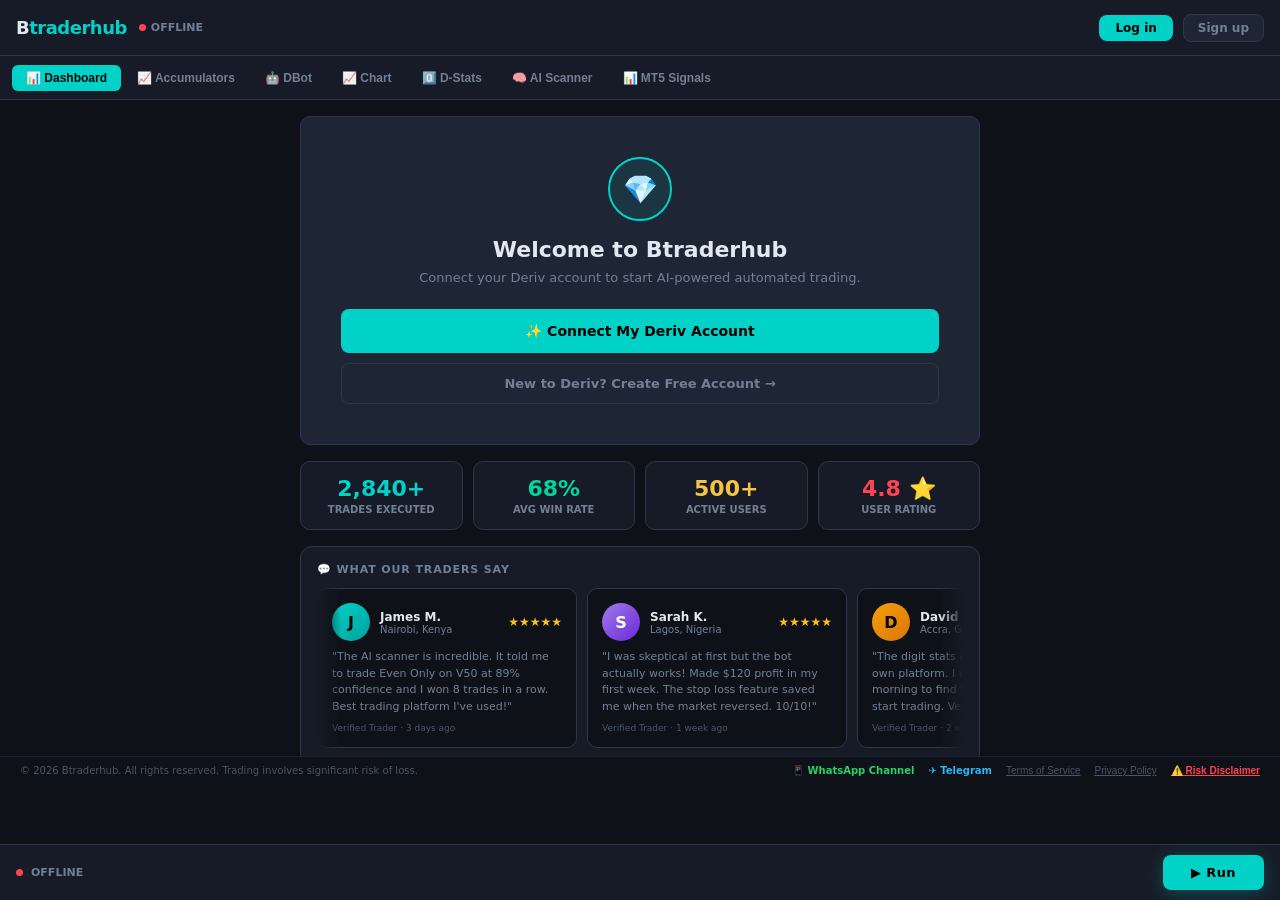
==== index.html @ f9b23290 "Add contact section with community links in footer Added contact and community section with WhatsApp" ====
<!DOCTYPE html>
<html lang="en">
<head>
    <meta charset="UTF-8">
    <meta name="viewport" content="width=device-width, initial-scale=1.0">
    <title>Btraderhub | Smart Trading Platform</title>

    <!-- Google Analytics -->
    <script async src="https://www.googletagmanager.com/gtag/js?id=G-TRSEK0KK4P"></script>
    <script>
        window.dataLayer = window.dataLayer || [];
        function gtag(){dataLayer.push(arguments);}
        gtag('js', new Date());
        gtag('config', 'G-TRSEK0KK4P');
    </script>

    <!-- SEO Meta Tags -->
    <meta name="description" content="Btraderhub — AI-powered automated trading platform built on Deriv. Real-time digit stats, AI scanner, automated bots, 68% avg win rate. Connect your Deriv account and start trading smarter.">
    <meta name="keywords" content="Deriv trading bot, automated trading, AI trading, digit stats, Deriv third party, trading platform, volatility indices bot">
    <meta name="author" content="Btraderhub">
    <meta name="robots" content="index, follow">

    <!-- Favicon — shows logo in browser tab and Google results -->
    <link rel="icon" type="image/png" href="logo.png">
    <link rel="apple-touch-icon" href="logo.png">
    <link rel="shortcut icon" href="logo.png">

    <!-- Open Graph — for WhatsApp, Facebook, Twitter previews -->
    <meta property="og:title" content="Btraderhub | Smart AI Trading Platform">
    <meta property="og:description" content="AI-powered automated trading on Deriv. Real-time signals, digit stats, automated bots. Start trading smarter today.">
    <meta property="og:image" content="https://btraderhub.com/logo.png">
    <meta property="og:url" content="https://btraderhub.com">
    <meta property="og:type" content="website">
    <meta property="og:site_name" content="Btraderhub">

    <!-- Twitter Card -->
    <meta name="twitter:card" content="summary">
    <meta name="twitter:title" content="Btraderhub | Smart AI Trading Platform">
    <meta name="twitter:description" content="AI-powered automated trading on Deriv. Real-time signals, digit stats, automated bots.">
    <meta name="twitter:image" content="https://btraderhub.com/logo.png">

    <!-- Canonical URL -->
    <link rel="canonical" href="https://btraderhub.com">

    <style>
/* ============================================================
   BTRADERHUB — Clean Dark Theme (Deriv-inspired)
   ============================================================ */
*,*::before,*::after{box-sizing:border-box;margin:0;padding:0;}
::-webkit-scrollbar{width:4px;height:4px;}
::-webkit-scrollbar-track{background:#1a1f2e;}
::-webkit-scrollbar-thumb{background:#2d3748;border-radius:2px;}
::-webkit-scrollbar-thumb:hover{background:#4a5568;}
:root{
    --bg:#0e1118;
    --bg2:#161b27;
    --bg3:#1e2534;
    --card:#1e2534;
    --border:#2d3748;
    --text:#e2e8f0;
    --muted:#718096;
    --dim:#4a5568;
    --pink:#ff444f;
    --teal:#00d2c8;
    --green:#00d79e;
    --red:#ff444f;
    --amber:#f6c343;
    --blue:#4299e1;
    --purple:#9f7aea;
}
body{font-family:'Inter',system-ui,sans-serif;background:var(--bg);color:var(--text);height:100vh;overflow:hidden;display:flex;flex-direction:column;user-select:none;padding-bottom:0;}
::selection{background:#ff444f33;color:#fff;}

/* ── Header ── */
header{height:56px;background:var(--bg2);border-bottom:1px solid var(--border);display:flex;align-items:center;justify-content:space-between;padding:0 16px;flex-shrink:0;}
.logo{font-size:18px;font-weight:900;letter-spacing:-.5px;}
.logo span{color:var(--teal);}
.header-right{display:flex;align-items:center;gap:10px;}
.balance-badge{background:var(--bg3);border:1px solid var(--border);border-radius:8px;padding:5px 12px;font-size:12px;font-weight:700;color:var(--teal);display:flex;align-items:center;gap:6px;}
.status-dot{width:7px;height:7px;border-radius:50%;background:var(--red);flex-shrink:0;}
.status-dot.live{background:var(--green);}

/* ── Nav ── */
nav{height:44px;background:var(--bg2);border-bottom:1px solid var(--border);display:flex;align-items:center;padding:0 12px;gap:2px;flex-shrink:0;overflow-x:auto;}
.tab-btn{padding:6px 14px;border-radius:6px;font-size:12px;font-weight:600;white-space:nowrap;color:var(--muted);cursor:pointer;border:none;background:transparent;transition:all .15s;}
.tab-btn:hover{background:var(--bg3);color:var(--text);}
.tab-btn.active{background:var(--teal);color:#000;font-weight:700;}

/* ── Main ── */
main{flex:1;overflow:hidden;position:relative;}
.tab-pane{display:none;height:100%;width:100%;overflow:hidden;}
.tab-pane.active{display:flex;}
.tab-pane.scroll{display:none;}
.tab-pane.scroll.active{display:block;overflow-y:auto;height:100%;}

/* ── Inputs/Select ── */
input,select{background:var(--bg);border:1px solid var(--border);color:var(--text);border-radius:6px;padding:7px 10px;font-size:12px;outline:none;font-family:inherit;width:100%;transition:border-color .15s;}
input:focus,select:focus{border-color:var(--teal);}
select option{background:var(--bg2);}
input::placeholder{color:var(--dim);}

/* ── Buttons ── */
.btn{border:none;border-radius:8px;font-weight:700;cursor:pointer;transition:all .15s;display:inline-flex;align-items:center;justify-content:center;gap:6px;font-family:inherit;}
.btn-teal{background:var(--teal);color:#000;}
.btn-teal:hover{opacity:.9;transform:translateY(-1px);}
.btn-red{background:var(--red);color:#fff;}
.btn-red:hover{opacity:.9;}
.btn-green{background:var(--green);color:#000;}
.btn-green:hover{opacity:.9;}
.btn-ghost{background:var(--bg3);color:var(--muted);border:1px solid var(--border);}
.btn-ghost:hover{color:var(--text);border-color:var(--teal);}
.btn-amber{background:var(--amber);color:#000;}
.btn-run{background:var(--teal);color:#000;font-size:14px;font-weight:900;padding:14px 32px;border-radius:8px;letter-spacing:.03em;box-shadow:0 4px 20px #00d2c844;}
.btn-run:hover{opacity:.9;transform:translateY(-1px);}
.btn-stop{background:var(--red);color:#fff;font-size:14px;font-weight:900;padding:14px 32px;border-radius:8px;}

/* ── Cards ── */
.card{background:var(--card);border:1px solid var(--border);border-radius:10px;}
.card-sm{background:var(--bg2);border:1px solid var(--border);border-radius:8px;}

/* ── Badge ── */
.badge{display:inline-flex;align-items:center;padding:2px 8px;border-radius:20px;font-size:10px;font-weight:700;}
.badge-green{background:#00d79e18;color:var(--green);border:1px solid #00d79e33;}
.badge-red{background:#ff444f18;color:var(--red);border:1px solid #ff444f33;}
.badge-amber{background:#f6c34318;color:var(--amber);border:1px solid #f6c34333;}
.badge-teal{background:#00d2c818;color:var(--teal);border:1px solid #00d2c833;}
.badge-purple{background:#9f7aea18;color:var(--purple);border:1px solid #9f7aea33;}
.badge-blue{background:#4299e118;color:var(--blue);border:1px solid #4299e133;}

/* ── Separator ── */
.sep{border:none;border-top:1px solid var(--border);}

/* ── Sidebar ── */
.sidebar{width:240px;flex-shrink:0;background:var(--bg2);border-right:1px solid var(--border);display:flex;flex-direction:column;overflow:hidden;}
.sidebar-right{width:280px;flex-shrink:0;background:var(--bg2);border-left:1px solid var(--border);display:flex;flex-direction:column;overflow:hidden;}

/* ── Section header ── */
.sec-head{font-size:10px;font-weight:700;color:var(--muted);text-transform:uppercase;letter-spacing:.08em;padding:10px 14px 6px;}

/* ── Bot bar ── */
#bot-bar{position:fixed;bottom:0;left:0;right:0;z-index:999;background:var(--bg2);border-top:1px solid var(--border);padding:10px 16px;display:flex;align-items:center;gap:12px;}
body{padding-bottom:60px;}

/* ── D-Circles ── */
.d-circle{width:66px;height:66px;border-radius:50%;display:flex;flex-direction:column;align-items:center;justify-content:center;cursor:pointer;border:2px solid var(--border);background:var(--bg3);transition:all .2s;user-select:none;}
.d-circle:hover{transform:scale(1.08);}
.d-circle.r0{background:linear-gradient(135deg,#00d79e,#00a07a);border-color:#00d79e;color:#000;}
.d-circle.r1{background:linear-gradient(135deg,#00d2c8,#008a84);border-color:#00d2c8;color:#000;}
.d-circle.r8{background:linear-gradient(135deg,#f6c343,#c49a00);border-color:#f6c343;color:#000;}
.d-circle.r9{background:linear-gradient(135deg,#ff444f,#c0001a);border-color:#ff444f;color:#fff;}
.d-circle.pred{box-shadow:0 0 0 3px var(--teal),0 0 16px #00d2c844;}

/* ── Transaction rows (like screenshot) ── */
.tx-row{display:flex;align-items:center;padding:12px 16px;border-bottom:1px solid var(--border);gap:12px;font-size:12px;transition:background .15s;}
.tx-row:hover{background:var(--bg3);}
.tx-type-icon{width:44px;height:44px;border-radius:8px;background:var(--bg3);display:flex;align-items:center;justify-content:center;flex-shrink:0;font-size:18px;}
.tx-spots{flex:1;}
.tx-entry{display:flex;align-items:center;gap:6px;margin-bottom:4px;}
.tx-exit{display:flex;align-items:center;gap:6px;}
.spot-dot{width:8px;height:8px;border-radius:50%;flex-shrink:0;}
.spot-dot.entry{background:var(--red);}
.spot-dot.exit{background:transparent;border:2px solid var(--muted);}
.tx-price{color:var(--text);font-family:monospace;font-weight:600;}
.tx-pnl{text-align:right;}
.tx-stake{color:var(--muted);font-size:11px;}
.tx-profit{color:var(--green);font-weight:700;font-size:13px;}
.tx-profit.loss{color:var(--red);}

/* ── Summary bottom bar (like screenshot) ── */
.summary-bar{background:var(--bg2);border-top:1px solid var(--border);padding:14px 16px;display:grid;grid-template-columns:1fr 1fr 1fr;gap:12px;flex-shrink:0;}
.summary-item{text-align:center;}
.summary-label{font-size:10px;color:var(--muted);margin-bottom:4px;font-weight:600;text-transform:uppercase;}
.summary-value{font-size:15px;font-weight:900;}

/* ── Panel tabs (Summary/Transactions/Journal) ── */
.panel-tabs{display:flex;border-bottom:1px solid var(--border);flex-shrink:0;}
.panel-tab{flex:1;padding:10px;text-align:center;font-size:12px;font-weight:600;color:var(--muted);cursor:pointer;border:none;background:transparent;border-bottom:2px solid transparent;transition:all .15s;}
.panel-tab.active{color:var(--teal);border-bottom-color:var(--teal);}

/* ── AI Scanner ── */
.scanner-signal{background:var(--bg3);border:1px solid var(--border);border-radius:8px;padding:12px;transition:all .15s;}
.scanner-signal.strong{border-color:var(--green);}
.scanner-signal.medium{border-color:var(--amber);}

/* ── Market selector ── */
.market-item{padding:8px 12px;cursor:pointer;border-radius:6px;font-size:12px;font-weight:500;color:var(--muted);display:flex;align-items:center;gap:8px;transition:all .15s;border-left:3px solid transparent;}
.market-item:hover{background:var(--bg3);color:var(--text);}
.market-item.active{background:#00d2c810;color:var(--teal);border-left-color:var(--teal);}

/* ── Progress bar ── */
.pbar{height:4px;background:var(--border);border-radius:2px;overflow:hidden;}
.pbar-fill{height:100%;border-radius:2px;transition:width .6s;}

/* ── Notification ── */
#notif-wrap{position:fixed;top:70px;right:14px;z-index:9999;display:flex;flex-direction:column;gap:8px;max-width:290px;pointer-events:none;}
.notif{background:var(--bg3);border:1px solid var(--teal);border-radius:10px;padding:12px 14px;box-shadow:0 8px 24px #00000055;animation:nIn .3s ease;pointer-events:all;}
.notif.err{border-color:var(--red);}
.notif.warn{border-color:var(--amber);}
@keyframes nIn{from{opacity:0;transform:translateX(20px);}to{opacity:1;transform:translateX(0);}}

/* ── Journal line ── */
.jline{font-size:10px;padding:2px 0;font-family:monospace;}
.jline.w{color:var(--green);}
.jline.l{color:var(--red);}
.jline.i{color:var(--blue);}
.jline.x{color:var(--amber);}
.jline.d{color:var(--muted);}

/* ── Dir button ── */
.dir-btn{padding:6px 14px;border-radius:6px;font-size:11px;font-weight:700;border:1px solid var(--border);background:var(--bg);color:var(--muted);cursor:pointer;transition:all .15s;}
.dir-btn.pos{border-color:var(--teal);background:#00d2c814;color:var(--teal);}
.dir-btn.neg{border-color:var(--red);background:#ff444f14;color:var(--red);}

/* ── Chart iframe ── */
.chart-frame{flex:1;border:none;width:100%;min-height:0;display:block;}

/* ── Iframe container ── */
.iframe-wrap{flex:1;display:flex;flex-direction:column;overflow:hidden;min-height:0;}

/* ── Accumulators — compact responsive layout ── */
#accu-pane{padding:12px;}
#accu-pane .accu-wrap{max-width:900px;margin:0 auto;display:flex;flex-direction:column;gap:10px;}
.accu-row-2{display:grid;grid-template-columns:1fr 1fr;gap:10px;}
.accu-row-3{display:grid;grid-template-columns:1fr 1fr 1fr;gap:8px;}
.accu-card{padding:12px;}

@media(max-width:768px){
    /* Hide sidebars by default on mobile */
    .sidebar,.sidebar-right{ display:none; }

    /* DBot mobile layout — show settings as bottom sheet */
    #bot-pane.active { flex-direction: column !important; }
    #bot-pane .sidebar {
        display: flex !important;
        width: 100% !important;
        max-height: 0;
        overflow: hidden;
        transition: max-height 0.3s ease;
        border-right: none !important;
        border-top: 1px solid var(--border);
        order: 2;
    }
    #bot-pane .sidebar.mobile-open {
        max-height: 70vh;
        overflow-y: auto;
    }
    #bot-pane > div:not(.sidebar):not(.sidebar-right) {
        order: 1;
        min-height: 0;
        flex: 1;
    }
    /* Hide right AI panel on mobile */
    #bot-pane .sidebar-right { display: none !important; }

    /* Mobile bot toggle button */
    #mobile-bot-settings-btn {
        display: flex !important;
    }

    /* Accumulators — stack to single column on mobile */
    .accu-row-2,.accu-row-3{grid-template-columns:1fr;}
    #accu-pane{padding:10px;}
}
@media(min-width:769px){
    #mobile-bot-settings-btn { display: none !important; }
}
/* ── Testimonials marquee — auto-scrolls right to left ── */
.testimonial-viewport{overflow:hidden;position:relative;-webkit-mask-image:linear-gradient(90deg,transparent,#000 24px,#000 calc(100% - 24px),transparent);mask-image:linear-gradient(90deg,transparent,#000 24px,#000 calc(100% - 24px),transparent);}
.testimonial-track{display:flex;flex-direction:row;gap:10px;width:max-content;animation:testimonialMarquee 42s linear infinite;}
.testimonial-viewport:hover .testimonial-track{animation-play-state:paused;}
@keyframes testimonialMarquee{from{transform:translateX(0);}to{transform:translateX(-50%);}}
@media(max-width:768px){.testimonial-track{animation-duration:30s;}}
    </style>
</head>
<body>

<!-- Notifications -->
<div id="notif-wrap"></div>

<!-- ═══ HEADER ═══ -->
<header>
    <div style="display:flex;align-items:center;gap:12px;">
        <div class="logo">B<span>traderhub</span></div>
        <div style="display:flex;align-items:center;gap:5px;">
            <span class="status-dot" id="status-dot"></span>
            <span id="status-text" style="font-size:11px;font-weight:700;color:var(--muted);">OFFLINE</span>
        </div>
    </div>
    <div class="header-right">
        <div id="acct-wrap" style="display:none;align-items:center;gap:8px;">
            <select id="acct-switcher" onchange="switchAccount(this.value)" style="width:auto;font-size:11px;padding:4px 8px;"></select>
            <div class="balance-badge">💰 <span id="balance">0.00 USD</span></div>
            <button onclick="revokeAccess()" class="btn btn-ghost" style="font-size:10px;padding:4px 10px;color:#f87171;border-color:#f87171;" title="Disconnect Deriv Account">🔓 Logout</button>
        </div>
        <button onclick="loginWithDeriv()" id="btn-login" class="btn btn-teal" style="font-size:12px;padding:6px 16px;">Log in</button>
        <button onclick="signUpWithDeriv()" id="btn-signup" class="btn btn-ghost" style="font-size:12px;padding:6px 14px;">Sign up</button>
    </div>
</header>

<!-- ═══ NAV ═══ -->
<nav>
    <button id="tab-btn-dashboard" onclick="switchTab('dashboard')" class="tab-btn active">📊 Dashboard</button>
    <button id="tab-btn-accu"      onclick="switchTab('accu')"      class="tab-btn">📈 Accumulators</button>
    <button id="tab-btn-bot"       onclick="switchTab('bot')"       class="tab-btn">🤖 DBot</button>
    <button id="tab-btn-chart"     onclick="switchTab('chart')"     class="tab-btn">📈 Chart</button>
    <button id="tab-btn-digits"    onclick="switchTab('digits')"    class="tab-btn">0️⃣ D-Stats</button>
    <button id="tab-btn-scanner"   onclick="switchTab('scanner')"   class="tab-btn">🧠 AI Scanner</button>
    <button id="tab-btn-mt5"       onclick="switchTab('mt5')"       class="tab-btn">📊 MT5 Signals</button>
</nav>

<!-- ═══ MAIN ═══ -->
<main>

<!-- ── DASHBOARD ── -->
<div id="dashboard-pane" class="tab-pane scroll active" style="padding:16px;">
    <div style="max-width:680px;margin:0 auto;">

        <!-- Auth card -->
        <div id="auth-card" class="card" style="padding:40px;text-align:center;margin-bottom:16px;">
            <div style="width:64px;height:64px;border-radius:50%;background:#00d2c818;border:2px solid var(--teal);display:flex;align-items:center;justify-content:center;font-size:28px;margin:0 auto 16px;">💎</div>
            <h2 style="font-size:22px;font-weight:900;margin-bottom:8px;">Welcome to Btraderhub</h2>
            <p style="color:var(--muted);font-size:13px;margin-bottom:24px;">Connect your Deriv account to start AI-powered automated trading.</p>
            <button onclick="loginWithDeriv()" class="btn btn-teal" style="width:100%;padding:14px;font-size:14px;border-radius:8px;margin-bottom:10px;">✨ Connect My Deriv Account</button>
            <button onclick="signUpWithDeriv()" class="btn btn-ghost" style="width:100%;padding:12px;font-size:13px;border-radius:8px;">New to Deriv? Create Free Account →</button>
            <div id="conn-status" style="display:none;margin-top:12px;font-size:11px;padding:10px;border-radius:8px;border:1px solid var(--border);color:var(--muted);"></div>
        </div>

        <!-- Testimonials & Stats — always visible -->
        <div style="margin-bottom:16px;">

            <!-- Platform stats bar -->
            <div style="display:grid;grid-template-columns:repeat(4,1fr);gap:10px;margin-bottom:16px;">
                <div style="background:var(--bg2);border:1px solid var(--border);border-radius:10px;padding:14px;text-align:center;">
                    <div style="font-size:22px;font-weight:900;color:var(--teal);">2,840+</div>
                    <div style="font-size:10px;color:var(--muted);margin-top:3px;text-transform:uppercase;font-weight:700;">Trades Executed</div>
                </div>
                <div style="background:var(--bg2);border:1px solid var(--border);border-radius:10px;padding:14px;text-align:center;">
                    <div style="font-size:22px;font-weight:900;color:var(--green);">68%</div>
                    <div style="font-size:10px;color:var(--muted);margin-top:3px;text-transform:uppercase;font-weight:700;">Avg Win Rate</div>
                </div>
                <div style="background:var(--bg2);border:1px solid var(--border);border-radius:10px;padding:14px;text-align:center;">
                    <div style="font-size:22px;font-weight:900;color:var(--amber);">500+</div>
                    <div style="font-size:10px;color:var(--muted);margin-top:3px;text-transform:uppercase;font-weight:700;">Active Users</div>
                </div>
                <div style="background:var(--bg2);border:1px solid var(--border);border-radius:10px;padding:14px;text-align:center;">
                    <div style="font-size:22px;font-weight:900;color:#ff444f;">4.8 ⭐</div>
                    <div style="font-size:10px;color:var(--muted);margin-top:3px;text-transform:uppercase;font-weight:700;">User Rating</div>
                </div>
            </div>

            <!-- Testimonials -->
            <div style="background:var(--bg2);border:1px solid var(--border);border-radius:12px;padding:16px;margin-bottom:16px;">
                <div style="font-size:11px;font-weight:900;color:var(--muted);text-transform:uppercase;letter-spacing:.08em;margin-bottom:12px;">💬 What Our Traders Say</div>
                <div class="testimonial-viewport">
                <div class="testimonial-track">

                    <!-- Testimonial 1 -->
                    <div style="background:var(--bg);border:1px solid var(--border);border-radius:10px;padding:14px;min-width:260px;max-width:260px;scroll-snap-align:start;flex-shrink:0;">
                        <div style="display:flex;align-items:center;gap:10px;margin-bottom:8px;">
                            <div style="width:38px;height:38px;border-radius:50%;background:linear-gradient(135deg,#00d2c8,#00a09a);display:flex;align-items:center;justify-content:center;font-size:16px;font-weight:900;color:#000;flex-shrink:0;">J</div>
                            <div>
                                <div style="font-size:12px;font-weight:900;color:var(--text);">James M.</div>
                                <div style="font-size:10px;color:var(--muted);">Nairobi, Kenya</div>
                            </div>
                            <div style="margin-left:auto;color:#fbbf24;font-size:12px;">★★★★★</div>
                        </div>
                        <p style="font-size:11px;color:var(--muted);line-height:1.5;">"The AI scanner is incredible. It told me to trade Even Only on V50 at 89% confidence and I won 8 trades in a row. Best trading platform I've used!"</p>
                        <div style="font-size:9px;color:var(--dim);margin-top:8px;">Verified Trader · 3 days ago</div>
                    </div>

                    <!-- Testimonial 2 -->
                    <div style="background:var(--bg);border:1px solid var(--border);border-radius:10px;padding:14px;min-width:260px;max-width:260px;scroll-snap-align:start;flex-shrink:0;">
                        <div style="display:flex;align-items:center;gap:10px;margin-bottom:8px;">
                            <div style="width:38px;height:38px;border-radius:50%;background:linear-gradient(135deg,#9f7aea,#6d28d9);display:flex;align-items:center;justify-content:center;font-size:16px;font-weight:900;color:#fff;flex-shrink:0;">S</div>
                            <div>
                                <div style="font-size:12px;font-weight:900;color:var(--text);">Sarah K.</div>
                                <div style="font-size:10px;color:var(--muted);">Lagos, Nigeria</div>
                            </div>
                            <div style="margin-left:auto;color:#fbbf24;font-size:12px;">★★★★★</div>
                        </div>
                        <p style="font-size:11px;color:var(--muted);line-height:1.5;">"I was skeptical at first but the bot actually works! Made $120 profit in my first week. The stop loss feature saved me when the market reversed. 10/10!"</p>
                        <div style="font-size:9px;color:var(--dim);margin-top:8px;">Verified Trader · 1 week ago</div>
                    </div>

                    <!-- Testimonial 3 -->
                    <div style="background:var(--bg);border:1px solid var(--border);border-radius:10px;padding:14px;min-width:260px;max-width:260px;scroll-snap-align:start;flex-shrink:0;">
                        <div style="display:flex;align-items:center;gap:10px;margin-bottom:8px;">
                            <div style="width:38px;height:38px;border-radius:50%;background:linear-gradient(135deg,#f59e0b,#d97706);display:flex;align-items:center;justify-content:center;font-size:16px;font-weight:900;color:#000;flex-shrink:0;">D</div>
                            <div>
                                <div style="font-size:12px;font-weight:900;color:var(--text);">David O.</div>
                                <div style="font-size:10px;color:var(--muted);">Accra, Ghana</div>
                            </div>
                            <div style="margin-left:auto;color:#fbbf24;font-size:12px;">★★★★☆</div>
                        </div>
                        <p style="font-size:11px;color:var(--muted);line-height:1.5;">"The digit stats are exactly like Deriv's own platform. I use the AI scanner every morning to find the best market before I start trading. Very professional!"</p>
                        <div style="font-size:9px;color:var(--dim);margin-top:8px;">Verified Trader · 2 weeks ago</div>
                    </div>

                    <!-- Testimonial 4 -->
                    <div style="background:var(--bg);border:1px solid var(--border);border-radius:10px;padding:14px;min-width:260px;max-width:260px;scroll-snap-align:start;flex-shrink:0;">
                        <div style="display:flex;align-items:center;gap:10px;margin-bottom:8px;">
                            <div style="width:38px;height:38px;border-radius:50%;background:linear-gradient(135deg,#ff444f,#c0001a);display:flex;align-items:center;justify-content:center;font-size:16px;font-weight:900;color:#fff;flex-shrink:0;">A</div>
                            <div>
                                <div style="font-size:12px;font-weight:900;color:var(--text);">Amina B.</div>
                                <div style="font-size:10px;color:var(--muted);">Dar es Salaam, Tanzania</div>
                            </div>
                            <div style="margin-left:auto;color:#fbbf24;font-size:12px;">★★★★★</div>
                        </div>
                        <p style="font-size:11px;color:var(--muted);line-height:1.5;">"Finally a platform that works on my phone! The AI auto-update feature is amazing — it changes direction based on market conditions automatically. Love it!"</p>
                        <div style="font-size:9px;color:var(--dim);margin-top:8px;">Verified Trader · 5 days ago</div>
                    </div>

                    <!-- Testimonial 5 -->
                    <div style="background:var(--bg);border:1px solid var(--border);border-radius:10px;padding:14px;min-width:260px;max-width:260px;scroll-snap-align:start;flex-shrink:0;">
                        <div style="display:flex;align-items:center;gap:10px;margin-bottom:8px;">
                            <div style="width:38px;height:38px;border-radius:50%;background:linear-gradient(135deg,#10b981,#059669);display:flex;align-items:center;justify-content:center;font-size:16px;font-weight:900;color:#fff;flex-shrink:0;">P</div>
                            <div>
                                <div style="font-size:12px;font-weight:900;color:var(--text);">Peter N.</div>
                                <div style="font-size:10px;color:var(--muted);">Kampala, Uganda</div>
                            </div>
                            <div style="margin-left:auto;color:#fbbf24;font-size:12px;">★★★★★</div>
                        </div>
                        <p style="font-size:11px;color:var(--muted);line-height:1.5;">"The martingale with stop loss is perfectly balanced. I set $5 stop loss and $20 take profit and the bot handles everything. Withdrew $200 this month!"</p>
                        <div style="font-size:9px;color:var(--dim);margin-top:8px;">Verified Trader · 1 week ago</div>
                    </div>

                    <!-- Testimonial 6 -->
                    <div style="background:var(--bg);border:1px solid var(--border);border-radius:10px;padding:14px;min-width:260px;max-width:260px;scroll-snap-align:start;flex-shrink:0;">
                        <div style="display:flex;align-items:center;gap:10px;margin-bottom:8px;">
                            <div style="width:38px;height:38px;border-radius:50%;background:linear-gradient(135deg,#3b82f6,#1d4ed8);display:flex;align-items:center;justify-content:center;font-size:16px;font-weight:900;color:#fff;flex-shrink:0;">R</div>
                            <div>
                                <div style="font-size:12px;font-weight:900;color:var(--text);">Ruth W.</div>
                                <div style="font-size:10px;color:var(--muted);">Mombasa, Kenya</div>
                            </div>
                            <div style="margin-left:auto;color:#fbbf24;font-size:12px;">★★★★★</div>
                        </div>
                        <p style="font-size:11px;color:var(--muted);line-height:1.5;">"I connected my Deriv account in less than a minute. The interface is clean and easy to understand even for beginners. The AI signals are spot on!"</p>
                        <div style="font-size:9px;color:var(--dim);margin-top:8px;">Verified Trader · 3 days ago</div>
                    </div>

                    <!-- Duplicate set — makes the right-to-left marquee loop seamlessly -->
                    <div style="background:var(--bg);border:1px solid var(--border);border-radius:10px;padding:14px;min-width:260px;max-width:260px;flex-shrink:0;" aria-hidden="true">
                        <div style="display:flex;align-items:center;gap:10px;margin-bottom:8px;">
                            <div style="width:38px;height:38px;border-radius:50%;background:linear-gradient(135deg,#00d2c8,#00a09a);display:flex;align-items:center;justify-content:center;font-size:16px;font-weight:900;color:#000;flex-shrink:0;">J</div>
                            <div>
                                <div style="font-size:12px;font-weight:900;color:var(--text);">James M.</div>
                                <div style="font-size:10px;color:var(--muted);">Nairobi, Kenya</div>
                            </div>
                            <div style="margin-left:auto;color:#fbbf24;font-size:12px;">★★★★★</div>
                        </div>
                        <p style="font-size:11px;color:var(--muted);line-height:1.5;">"The AI scanner is incredible. It told me to trade Even Only on V50 at 89% confidence and I won 8 trades in a row. Best trading platform I've used!"</p>
                        <div style="font-size:9px;color:var(--dim);margin-top:8px;">Verified Trader · 3 days ago</div>
                    </div>

                    <div style="background:var(--bg);border:1px solid var(--border);border-radius:10px;padding:14px;min-width:260px;max-width:260px;flex-shrink:0;" aria-hidden="true">
                        <div style="display:flex;align-items:center;gap:10px;margin-bottom:8px;">
                            <div style="width:38px;height:38px;border-radius:50%;background:linear-gradient(135deg,#9f7aea,#6d28d9);display:flex;align-items:center;justify-content:center;font-size:16px;font-weight:900;color:#fff;flex-shrink:0;">S</div>
                            <div>
                                <div style="font-size:12px;font-weight:900;color:var(--text);">Sarah K.</div>
                                <div style="font-size:10px;color:var(--muted);">Lagos, Nigeria</div>
                            </div>
                            <div style="margin-left:auto;color:#fbbf24;font-size:12px;">★★★★★</div>
                        </div>
                        <p style="font-size:11px;color:var(--muted);line-height:1.5;">"I was skeptical at first but the bot actually works! Made $120 profit in my first week. The stop loss feature saved me when the market reversed. 10/10!"</p>
                        <div style="font-size:9px;color:var(--dim);margin-top:8px;">Verified Trader · 1 week ago</div>
                    </div>

                    <div style="background:var(--bg);border:1px solid var(--border);border-radius:10px;padding:14px;min-width:260px;max-width:260px;flex-shrink:0;" aria-hidden="true">
                        <div style="display:flex;align-items:center;gap:10px;margin-bottom:8px;">
                            <div style="width:38px;height:38px;border-radius:50%;background:linear-gradient(135deg,#f59e0b,#d97706);display:flex;align-items:center;justify-content:center;font-size:16px;font-weight:900;color:#000;flex-shrink:0;">D</div>
                            <div>
                                <div style="font-size:12px;font-weight:900;color:var(--text);">David O.</div>
                                <div style="font-size:10px;color:var(--muted);">Accra, Ghana</div>
                            </div>
                            <div style="margin-left:auto;color:#fbbf24;font-size:12px;">★★★★☆</div>
                        </div>
                        <p style="font-size:11px;color:var(--muted);line-height:1.5;">"The digit stats are exactly like Deriv's own platform. I use the AI scanner every morning to find the best market before I start trading. Very professional!"</p>
                        <div style="font-size:9px;color:var(--dim);margin-top:8px;">Verified Trader · 2 weeks ago</div>
                    </div>

                    <div style="background:var(--bg);border:1px solid var(--border);border-radius:10px;padding:14px;min-width:260px;max-width:260px;flex-shrink:0;" aria-hidden="true">
                        <div style="display:flex;align-items:center;gap:10px;margin-bottom:8px;">
                            <div style="width:38px;height:38px;border-radius:50%;background:linear-gradient(135deg,#ff444f,#c0001a);display:flex;align-items:center;justify-content:center;font-size:16px;font-weight:900;color:#fff;flex-shrink:0;">A</div>
                            <div>
                                <div style="font-size:12px;font-weight:900;color:var(--text);">Amina B.</div>
                                <div style="font-size:10px;color:var(--muted);">Dar es Salaam, Tanzania</div>
                            </div>
                            <div style="margin-left:auto;color:#fbbf24;font-size:12px;">★★★★★</div>
                        </div>
                        <p style="font-size:11px;color:var(--muted);line-height:1.5;">"Finally a platform that works on my phone! The AI auto-update feature is amazing — it changes direction based on market conditions automatically. Love it!"</p>
                        <div style="font-size:9px;color:var(--dim);margin-top:8px;">Verified Trader · 5 days ago</div>
                    </div>

                    <div style="background:var(--bg);border:1px solid var(--border);border-radius:10px;padding:14px;min-width:260px;max-width:260px;flex-shrink:0;" aria-hidden="true">
                        <div style="display:flex;align-items:center;gap:10px;margin-bottom:8px;">
                            <div style="width:38px;height:38px;border-radius:50%;background:linear-gradient(135deg,#10b981,#059669);display:flex;align-items:center;justify-content:center;font-size:16px;font-weight:900;color:#fff;flex-shrink:0;">P</div>
                            <div>
                                <div style="font-size:12px;font-weight:900;color:var(--text);">Peter N.</div>
                                <div style="font-size:10px;color:var(--muted);">Kampala, Uganda</div>
                            </div>
                            <div style="margin-left:auto;color:#fbbf24;font-size:12px;">★★★★★</div>
                        </div>
                        <p style="font-size:11px;color:var(--muted);line-height:1.5;">"The martingale with stop loss is perfectly balanced. I set $5 stop loss and $20 take profit and the bot handles everything. Withdrew $200 this month!"</p>
                        <div style="font-size:9px;color:var(--dim);margin-top:8px;">Verified Trader · 1 week ago</div>
                    </div>

                    <div style="background:var(--bg);border:1px solid var(--border);border-radius:10px;padding:14px;min-width:260px;max-width:260px;flex-shrink:0;" aria-hidden="true">
                        <div style="display:flex;align-items:center;gap:10px;margin-bottom:8px;">
                            <div style="width:38px;height:38px;border-radius:50%;background:linear-gradient(135deg,#3b82f6,#1d4ed8);display:flex;align-items:center;justify-content:center;font-size:16px;font-weight:900;color:#fff;flex-shrink:0;">R</div>
                            <div>
                                <div style="font-size:12px;font-weight:900;color:var(--text);">Ruth W.</div>
                                <div style="font-size:10px;color:var(--muted);">Mombasa, Kenya</div>
                            </div>
                            <div style="margin-left:auto;color:#fbbf24;font-size:12px;">★★★★★</div>
                        </div>
                        <p style="font-size:11px;color:var(--muted);line-height:1.5;">"I connected my Deriv account in less than a minute. The interface is clean and easy to understand even for beginners. The AI signals are spot on!"</p>
                        <div style="font-size:9px;color:var(--dim);margin-top:8px;">Verified Trader · 3 days ago</div>
                    </div>

                </div>
                </div>
            </div>

            <!-- CTA Banner -->
            <div style="background:linear-gradient(135deg,#00d2c818,#00d2c808);border:1px solid #00d2c844;border-radius:12px;padding:20px;text-align:center;margin-bottom:16px;">
                <div style="font-size:16px;font-weight:900;color:var(--text);margin-bottom:6px;">🚀 Ready to Start Trading?</div>
                <div style="font-size:12px;color:var(--muted);margin-bottom:14px;">Join 500+ traders already using Btraderhub to automate their Deriv trading</div>
                <div style="display:flex;gap:10px;justify-content:center;flex-wrap:wrap;">
                    <button onclick="loginWithDeriv()" class="btn btn-teal" style="padding:10px 24px;font-size:13px;">✨ Connect My Deriv Account</button>
                    <button onclick="signUpWithDeriv()" class="btn" style="background:transparent;border:1px solid var(--teal);color:var(--teal);padding:10px 24px;font-size:13px;">New to Deriv? Sign Up Free</button>
                </div>
            </div>

            <!-- Contact / Community -->
            <div style="background:var(--bg2);border:1px solid var(--border);border-radius:12px;padding:16px;margin-bottom:16px;">
                <div style="font-size:11px;font-weight:900;color:var(--muted);text-transform:uppercase;letter-spacing:.08em;margin-bottom:10px;">📞 Contact Us / Join Our Community</div>
                <div style="display:flex;gap:10px;flex-wrap:wrap;">
                    <a href="https://whatsapp.com/channel/0029Vb8RepJDeON2hcLhah2c" target="_blank" rel="noopener"
                       class="btn" style="flex:1;min-width:200px;background:#25D36618;border:1px solid #25D36644;color:#25D366;padding:12px;font-size:13px;font-weight:700;text-decoration:none;">
                        📱 WhatsApp Channel
                    </a>
                    <a href="https://t.me/btraderhub" target="_blank" rel="noopener"
                       class="btn" style="flex:1;min-width:200px;background:#29b6f618;border:1px solid #29b6f644;color:#29b6f6;padding:12px;font-size:13px;font-weight:700;text-decoration:none;">
                        ✈️ Telegram
                    </a>
                </div>
            </div>
        </div>

        <!-- Post-login stats -->
        <div id="dash-stats" style="display:none;">
            <div style="display:grid;grid-template-columns:repeat(4,1fr);gap:10px;margin-bottom:14px;">
                <div class="card-sm" style="padding:12px;text-align:center;">
                    <div style="font-size:9px;color:var(--muted);margin-bottom:4px;text-transform:uppercase;font-weight:700;">Total Runs</div>
                    <div id="ds-runs" style="font-size:22px;font-weight:900;">0</div>
                </div>
                <div class="card-sm" style="padding:12px;text-align:center;">
                    <div style="font-size:9px;color:var(--muted);margin-bottom:4px;text-transform:uppercase;font-weight:700;">Win Rate</div>
                    <div id="ds-wr" style="font-size:22px;font-weight:900;color:var(--teal);">0%</div>
                </div>
                <div class="card-sm" style="padding:12px;text-align:center;">
                    <div style="font-size:9px;color:var(--muted);margin-bottom:4px;text-transform:uppercase;font-weight:700;">Profit/Loss</div>
                    <div id="ds-pl" style="font-size:22px;font-weight:900;">$0.00</div>
                </div>
                <div class="card-sm" style="padding:12px;text-align:center;">
                    <div style="font-size:9px;color:var(--muted);margin-bottom:4px;text-transform:uppercase;font-weight:700;">Active Bot</div>
                    <div id="ds-bot" style="font-size:11px;font-weight:900;color:var(--teal);overflow:hidden;text-overflow:ellipsis;white-space:nowrap;">None</div>
                </div>
            </div>
            <div class="card" style="padding:14px;">
                <div style="font-size:10px;font-weight:700;color:var(--muted);text-transform:uppercase;margin-bottom:10px;">Recent Trades</div>
                <div id="recent-trades"><div style="font-size:11px;color:var(--dim);text-align:center;padding:16px;">No trades yet</div></div>
            </div>
        </div>
    </div>
</div>

<!-- ── DBOT ── -->
<div id="bot-pane" class="tab-pane" style="flex-direction:row;">

    <!-- LEFT: Bot settings -->
    <div class="sidebar">
        <div class="sec-head">⚙️ Bot Settings</div>
        <div style="padding:12px;display:flex;flex-direction:column;gap:10px;overflow-y:auto;flex:1;">

            <!-- Active bot indicator -->
            <div class="card-sm" style="padding:10px;">
                <div style="font-size:9px;color:var(--muted);text-transform:uppercase;font-weight:700;margin-bottom:4px;">Active Bot</div>
                <div id="active-bot-name" style="font-size:13px;font-weight:900;color:var(--teal);">Configure below</div>
            </div>

            <div>
                <div style="font-size:9px;font-weight:700;color:var(--muted);text-transform:uppercase;margin-bottom:4px;">Market</div>
                <select id="bot-market" onchange="onMarketChange()">
                    <optgroup label="Continuous Indices">
                        <option value="R_10">Volatility 10 Index</option>
                        <option value="R_25">Volatility 25 Index</option>
                        <option value="R_50">Volatility 50 Index</option>
                        <option value="R_75">Volatility 75 Index</option>
                        <option value="R_100">Volatility 100 Index</option>
                    </optgroup>
                    <optgroup label="1s Indices">
                        <option value="1HZ10V">Volatility 10 (1s)</option>
                        <option value="1HZ25V">Volatility 25 (1s)</option>
                        <option value="1HZ50V">Volatility 50 (1s)</option>
                        <option value="1HZ75V">Volatility 75 (1s)</option>
                        <option value="1HZ100V">Volatility 100 (1s)</option>
                    </optgroup>
                    <optgroup label="Jump Indices">
                        <option value="jump_10">Jump 10 Index</option>
                        <option value="jump_25">Jump 25 Index</option>
                        <option value="jump_50">Jump 50 Index</option>
                        <option value="jump_75">Jump 75 Index</option>
                        <option value="jump_100">Jump 100 Index</option>
                    </optgroup>
                </select>
            </div>

            <div>
                <div style="font-size:9px;font-weight:700;color:var(--muted);text-transform:uppercase;margin-bottom:4px;">Trade Type</div>
                <select id="bot-type" onchange="onTypeChange()">
                    <option value="over_under">Over / Under</option>
                    <option value="even_odd">Even / Odd</option>
                    <option value="rise_fall">Rise / Fall</option>
                    <option value="only_ups_downs">Only Ups / Only Downs</option>
                </select>
            </div>

            <div>
                <div style="font-size:9px;font-weight:700;color:var(--muted);text-transform:uppercase;margin-bottom:6px;">Direction <span style="color:var(--red);">*</span></div>
                <div id="dir-controls" style="display:flex;gap:6px;flex-wrap:wrap;"></div>
            </div>

            <div id="pred-wrap">
                <div style="font-size:9px;font-weight:700;color:var(--muted);text-transform:uppercase;margin-bottom:4px;">Prediction (0–9)</div>
                <input type="number" id="bot-pred" value="5" min="0" max="9">
            </div>

            <div>
                <div style="font-size:9px;font-weight:700;color:var(--muted);text-transform:uppercase;margin-bottom:4px;">Duration (Ticks)</div>
                <input type="number" id="bot-dur" value="1" min="1" max="10">
            </div>

            <hr class="sep">
            <div style="font-size:9px;font-weight:900;color:var(--muted);text-transform:uppercase;letter-spacing:.06em;">💰 Money Management</div>

            <div>
                <div style="font-size:9px;font-weight:700;color:var(--muted);text-transform:uppercase;margin-bottom:4px;">Initial Stake (USD)</div>
                <input type="number" id="bot-stake" value="1.00" step="0.50" min="0.35">
            </div>

            <div>
                <div style="font-size:9px;font-weight:700;color:var(--muted);text-transform:uppercase;margin-bottom:4px;">Martingale ×</div>
                <input type="number" id="bot-mg" value="1.5" step="0.1" min="1">
            </div>

            <div style="display:grid;grid-template-columns:1fr 1fr;gap:8px;">
                <div>
                    <div style="font-size:9px;font-weight:700;color:var(--green);text-transform:uppercase;margin-bottom:4px;">Take Profit $</div>
                    <input type="number" id="bot-tp" value="20.00" style="color:var(--green);">
                </div>
                <div>
                    <div style="font-size:9px;font-weight:700;color:var(--red);text-transform:uppercase;margin-bottom:4px;">Stop Loss $</div>
                    <input type="number" id="bot-sl" value="1000.00" style="color:var(--red);">
                </div>
            </div>

            <!-- AI auto-update toggle -->
            <div class="card-sm" style="padding:10px;border-color:var(--teal);">
                <div style="display:flex;align-items:center;justify-content:space-between;margin-bottom:6px;">
                    <span style="font-size:11px;font-weight:700;color:var(--teal);">🧠 AI Auto-Update</span>
                    <label style="position:relative;width:36px;height:20px;cursor:pointer;">
                        <input type="checkbox" id="ai-auto" checked style="opacity:0;width:0;height:0;">
                        <span id="ai-toggle-track" onclick="toggleAIAuto()" style="position:absolute;inset:0;background:var(--teal);border-radius:20px;transition:.3s;cursor:pointer;"></span>
                        <span id="ai-toggle-thumb" onclick="toggleAIAuto()" style="position:absolute;left:3px;top:3px;width:14px;height:14px;background:#000;border-radius:50%;transition:.3s;cursor:pointer;"></span>
                    </label>
                </div>
                <div style="font-size:10px;color:var(--muted);">AI scans market and updates bot direction automatically for highest win probability.</div>
            </div>

            <button onclick="runAIScan()" class="btn btn-amber" style="width:100%;padding:8px;font-size:11px;border-radius:7px;">🔍 Run AI Scan Now</button>
        </div>
    </div>

    <!-- CENTER: Run panel + transaction view -->
    <div style="flex:1;display:flex;flex-direction:column;overflow:hidden;min-width:0;">

        <!-- Trade info bar -->
        <div style="padding:10px 14px;background:var(--bg2);border-bottom:1px solid var(--border);display:flex;align-items:center;gap:16px;flex-shrink:0;flex-wrap:wrap;">
            <div style="font-size:11px;color:var(--muted);">Market: <b id="info-market" style="color:var(--text);">—</b></div>
            <div style="font-size:11px;color:var(--muted);">Type: <b id="info-type" style="color:var(--text);">—</b></div>
            <div style="font-size:11px;color:var(--muted);">Direction: <b id="info-dir" style="color:var(--teal);">—</b></div>
            <div style="font-size:11px;color:var(--muted);">Stake: <b id="info-stake" style="color:var(--text);">$1.00</b></div>
            <div id="ai-status-badge" class="badge badge-teal">🧠 AI Active</div>
            <!-- Mobile only: settings toggle button -->
            <button id="mobile-bot-settings-btn" onclick="toggleMobileBotSettings()"
                class="btn btn-teal"
                style="display:none;font-size:11px;padding:5px 12px;margin-left:auto;">
                ⚙️ Bot Settings
            </button>
        </div>

        <!-- Panel tabs (Summary / Transactions / Journal) — like screenshot -->
        <div class="panel-tabs">
            <button class="panel-tab active" onclick="switchPanel('summary',this)">Summary</button>
            <button class="panel-tab" onclick="switchPanel('transactions',this)">Transactions</button>
            <button class="panel-tab" onclick="switchPanel('journal',this)">Journal</button>
        </div>

        <!-- SUMMARY panel -->
        <div id="panel-summary" style="flex:1;overflow-y:auto;padding:16px;">
            <div style="display:flex;justify-content:flex-end;margin-bottom:10px;">
                <button onclick="resetBotStats()" class="btn btn-ghost" style="font-size:11px;padding:5px 14px;">🔄 Reset Stats</button>
            </div>
            <div style="display:grid;grid-template-columns:1fr 1fr;gap:10px;margin-bottom:14px;">
                <div class="card-sm" style="padding:12px;">
                    <div style="font-size:9px;color:var(--muted);text-transform:uppercase;font-weight:700;margin-bottom:6px;">Win Rate</div>
                    <div id="sum-wr" style="font-size:28px;font-weight:900;color:var(--teal);">0%</div>
                    <div class="pbar" style="margin-top:8px;"><div id="sum-wr-bar" class="pbar-fill" style="width:0%;background:var(--teal);"></div></div>
                </div>
                <div class="card-sm" style="padding:12px;">
                    <div style="font-size:9px;color:var(--muted);text-transform:uppercase;font-weight:700;margin-bottom:6px;">Total Profit/Loss</div>
                    <div id="sum-pl" style="font-size:28px;font-weight:900;">$0.00</div>
                </div>
            </div>
            <div style="display:grid;grid-template-columns:repeat(3,1fr);gap:10px;margin-bottom:14px;">
                <div class="card-sm" style="padding:10px;text-align:center;">
                    <div style="font-size:9px;color:var(--muted);font-weight:700;margin-bottom:4px;">Runs</div>
                    <div id="sum-runs" style="font-size:20px;font-weight:900;">0</div>
                </div>
                <div class="card-sm" style="padding:10px;text-align:center;">
                    <div style="font-size:9px;color:var(--green);font-weight:700;margin-bottom:4px;">Contracts Won</div>
                    <div id="sum-wins" style="font-size:20px;font-weight:900;color:var(--green);">0</div>
                </div>
                <div class="card-sm" style="padding:10px;text-align:center;">
                    <div style="font-size:9px;color:var(--red);font-weight:700;margin-bottom:4px;">Contracts Lost</div>
                    <div id="sum-losses" style="font-size:20px;font-weight:900;color:var(--red);">0</div>
                </div>
            </div>
            <!-- Summary bottom bar like screenshot -->
            <div class="card" style="overflow:hidden;">
                <div style="display:grid;grid-template-columns:1fr 1fr 1fr;text-align:center;border-bottom:1px solid var(--border);">
                    <div style="padding:12px;border-right:1px solid var(--border);">
                        <div style="font-size:9px;color:var(--muted);font-weight:700;margin-bottom:4px;">TOTAL STAKE</div>
                        <div id="sum-total-stake" style="font-size:15px;font-weight:900;">$0.00</div>
                    </div>
                    <div style="padding:12px;border-right:1px solid var(--border);">
                        <div style="font-size:9px;color:var(--muted);font-weight:700;margin-bottom:4px;">TOTAL PAYOUT</div>
                        <div id="sum-total-payout" style="font-size:15px;font-weight:900;color:var(--green);">$0.00</div>
                    </div>
                    <div style="padding:12px;">
                        <div style="font-size:9px;color:var(--muted);font-weight:700;margin-bottom:4px;">NO. OF RUNS</div>
                        <div id="sum-no-runs" style="font-size:15px;font-weight:900;">0</div>
                    </div>
                </div>
                <div style="display:grid;grid-template-columns:1fr 1fr;text-align:center;">
                    <div style="padding:12px;border-right:1px solid var(--border);">
                        <div style="font-size:9px;color:var(--muted);font-weight:700;margin-bottom:4px;">CONTRACTS WON</div>
                        <div id="sum-won2" style="font-size:18px;font-weight:900;color:var(--green);">0</div>
                    </div>
                    <div style="padding:12px;">
                        <div style="font-size:9px;color:var(--green);font-weight:700;margin-bottom:4px;">TOTAL PROFIT/LOSS</div>
                        <div id="sum-pl2" style="font-size:18px;font-weight:900;color:var(--green);">$0.00</div>
                    </div>
                </div>
            </div>
        </div>

        <!-- TRANSACTIONS panel (like screenshot) -->
        <div id="panel-transactions" style="display:none;flex-direction:column;height:100%;overflow:hidden;">
            <div style="padding:10px 14px;border-bottom:1px solid var(--border);display:flex;gap:8px;flex-shrink:0;">
                <button onclick="downloadTransactions()" class="btn btn-ghost" style="font-size:11px;padding:5px 12px;">⬇ Download</button>
                <button onclick="clearTransactions()" class="btn btn-ghost" style="font-size:11px;padding:5px 12px;">🗑 Reset</button>
            </div>
            <!-- Column headers -->
            <div style="display:flex;padding:8px 16px;border-bottom:1px solid var(--border);font-size:10px;font-weight:700;color:var(--muted);text-transform:uppercase;flex-shrink:0;">
                <div style="width:56px;">Type</div>
                <div style="flex:1;">Entry / Exit Spot</div>
                <div style="width:140px;text-align:right;">Buy Price and P/L</div>
            </div>
            <div id="tx-list" style="flex:1;overflow-y:auto;">
                <div style="font-size:11px;color:var(--dim);text-align:center;padding:30px;">No transactions yet. Run the bot to see trades here.</div>
            </div>
        </div>

        <!-- JOURNAL panel -->
        <div id="panel-journal" style="display:none;flex-direction:column;height:100%;overflow:hidden;">
            <div style="padding:8px 14px;border-bottom:1px solid var(--border);display:flex;gap:8px;flex-shrink:0;">
                <button onclick="clearJournal()" class="btn btn-ghost" style="font-size:11px;padding:5px 12px;">🗑 Clear</button>
            </div>
            <div id="journal-log" style="flex:1;overflow-y:auto;padding:10px 14px;display:flex;flex-direction:column;gap:2px;background:var(--bg);font-family:monospace;font-size:11px;">
                <div class="jline d">[System] Btraderhub ready.</div>
            </div>
        </div>
    </div>

    <!-- RIGHT: AI analysis sidebar -->
    <div class="sidebar-right">
        <div class="sec-head">🧠 AI Market Analysis</div>
        <div style="padding:10px;flex:1;overflow-y:auto;display:flex;flex-direction:column;gap:10px;">

            <!-- AI confidence meter -->
            <div class="card-sm" style="padding:12px;">
                <div style="font-size:10px;font-weight:700;color:var(--teal);margin-bottom:8px;">AI Win Probability</div>
                <div id="ai-confidence-val" style="font-size:32px;font-weight:900;color:var(--teal);text-align:center;margin-bottom:8px;">—%</div>
                <div class="pbar"><div id="ai-conf-bar" class="pbar-fill" style="width:0%;background:var(--teal);"></div></div>
                <div id="ai-conf-label" style="font-size:10px;color:var(--muted);text-align:center;margin-top:6px;">Connect to analyze</div>
            </div>

            <!-- AI signal -->
            <div class="card-sm" style="padding:12px;" id="ai-signal-box">
                <div style="font-size:10px;font-weight:700;color:var(--muted);margin-bottom:6px;">Current Signal</div>
                <div id="ai-signal-text" style="font-size:13px;font-weight:900;color:var(--muted);">No signal yet</div>
                <div id="ai-signal-detail" style="font-size:10px;color:var(--muted);margin-top:4px;"></div>
            </div>

            <!-- Market state -->
            <div class="card-sm" style="padding:12px;">
                <div style="font-size:10px;font-weight:700;color:var(--muted);margin-bottom:6px;">Market State</div>
                <div id="ai-market-state" style="font-size:12px;font-weight:700;color:var(--text);">Analyzing...</div>
                <div id="ai-market-detail" style="font-size:10px;color:var(--muted);margin-top:4px;"></div>
            </div>

            <!-- Digit distribution mini -->
            <div class="card-sm" style="padding:12px;">
                <div style="font-size:10px;font-weight:700;color:var(--muted);margin-bottom:8px;">Digit Distribution</div>
                <div id="ai-digit-mini" style="display:flex;flex-wrap:wrap;gap:4px;"></div>
            </div>

            <!-- Last 5 AI signals log -->
            <div>
                <div style="font-size:9px;font-weight:700;color:var(--muted);text-transform:uppercase;margin-bottom:6px;">Signal History</div>
                <div id="ai-signal-history" style="display:flex;flex-direction:column;gap:4px;"></div>
            </div>
        </div>
    </div>
</div>

<!-- ── CHART ── -->
<div id="chart-pane" class="tab-pane" style="flex-direction:column;">
    <div style="height:42px;display:flex;align-items:center;gap:10px;padding:0 14px;background:var(--bg2);border-bottom:1px solid var(--border);flex-shrink:0;">
        <span style="font-size:11px;font-weight:700;color:var(--teal);">📈 Live Chart</span>
        <select id="chart-market-sel" onchange="loadChart(this.value)" style="width:200px;font-size:11px;">
            <optgroup label="Continuous"><option value="R_10">Volatility 10</option><option value="R_25">Volatility 25</option><option value="R_50">Volatility 50</option><option value="R_75">Volatility 75</option><option value="R_100">Volatility 100</option></optgroup>
            <optgroup label="1s Indices"><option value="1HZ10V">V10 (1s)</option><option value="1HZ25V">V25 (1s)</option><option value="1HZ50V">V50 (1s)</option><option value="1HZ75V">V75 (1s)</option><option value="1HZ100V">V100 (1s)</option></optgroup>
            <optgroup label="Jump"><option value="JD10">Jump 10</option><option value="JD25">Jump 25</option><option value="JD50">Jump 50</option><option value="JD75">Jump 75</option><option value="JD100">Jump 100</option></optgroup>
        </select>
    </div>
    <iframe id="chart-frame" src="https://charts.deriv.com/?symbol=R_10&granularity=60&theme=dark&indicators=BB,RSI" class="chart-frame" allowfullscreen></iframe>

    <!-- BB + RSI Indicator Panel -->
    <div id="chart-indicator-bar" style="background:var(--bg2);border-top:1px solid var(--border);padding:10px 16px;display:flex;align-items:center;gap:16px;flex-shrink:0;flex-wrap:wrap;">
        <div style="font-size:10px;font-weight:700;color:var(--muted);text-transform:uppercase;">Live Indicators</div>

        <!-- RSI -->
        <div style="display:flex;align-items:center;gap:8px;">
            <span style="font-size:10px;color:var(--muted);">RSI(14):</span>
            <span id="chart-rsi" style="font-size:13px;font-weight:900;color:#60a5fa;">—</span>
            <span id="chart-rsi-label" style="font-size:9px;padding:2px 6px;border-radius:4px;background:#4299e122;color:#60a5fa;">—</span>
        </div>

        <!-- BB -->
        <div style="display:flex;align-items:center;gap:8px;">
            <span style="font-size:10px;color:var(--muted);">BB Upper:</span>
            <span id="chart-bb-upper" style="font-size:12px;font-weight:700;color:#f87171;font-family:monospace;">—</span>
        </div>
        <div style="display:flex;align-items:center;gap:8px;">
            <span style="font-size:10px;color:var(--muted);">BB Mid:</span>
            <span id="chart-bb-mid" style="font-size:12px;font-weight:700;color:#fbbf24;font-family:monospace;">—</span>
        </div>
        <div style="display:flex;align-items:center;gap:8px;">
            <span style="font-size:10px;color:var(--muted);">BB Lower:</span>
            <span id="chart-bb-lower" style="font-size:12px;font-weight:700;color:#34d399;font-family:monospace;">—</span>
        </div>
        <div style="display:flex;align-items:center;gap:8px;">
            <span style="font-size:10px;color:var(--muted);">BB Width:</span>
            <span id="chart-bb-width" style="font-size:12px;font-weight:700;color:#c4b5fd;font-family:monospace;">—</span>
            <span id="chart-bb-label" style="font-size:9px;padding:2px 6px;border-radius:4px;background:#9f7aea22;color:#c4b5fd;">—</span>
        </div>

        <!-- Signal -->
        <div style="margin-left:auto;display:flex;align-items:center;gap:8px;">
            <span style="font-size:10px;color:var(--muted);">Signal:</span>
            <span id="chart-signal" style="font-size:12px;font-weight:900;color:var(--muted);">Analyzing...</span>
        </div>

        <!-- Market selector for indicators -->
        <select id="chart-market-sel" onchange="loadChart(this.value);updateChartIndicators(this.value)" style="width:160px;font-size:11px;">
            <optgroup label="Continuous"><option value="R_10">Volatility 10</option><option value="R_25">Volatility 25</option><option value="R_50">Volatility 50</option><option value="R_75">Volatility 75</option><option value="R_100">Volatility 100</option></optgroup>
            <optgroup label="1s Indices"><option value="1HZ10V">V10 (1s)</option><option value="1HZ25V">V25 (1s)</option><option value="1HZ50V">V50 (1s)</option><option value="1HZ75V">V75 (1s)</option><option value="1HZ100V">V100 (1s)</option></optgroup>
        </select>
    </div>
</div>

<!-- ── D-STATS ── -->
<div id="digits-pane" class="tab-pane scroll" style="padding:16px;">
    <div style="max-width:700px;margin:0 auto;">
        <div style="display:flex;align-items:center;justify-content:space-between;margin-bottom:14px;flex-wrap:wrap;gap:10px;">
            <div>
                <h2 style="font-size:16px;font-weight:900;">0️⃣ Digit Statistics</h2>
                <p style="font-size:11px;color:var(--muted);margin-top:2px;">Live last-digit distribution from real Deriv tick data. Click a digit to set as prediction.</p>
            </div>
            <div style="display:flex;align-items:center;gap:10px;flex-wrap:wrap;">
                <select id="digit-market" onchange="changeDigitMarket(this.value)" style="width:180px;font-size:11px;">
                    <optgroup label="Continuous"><option value="R_10">Volatility 10</option><option value="R_25">Volatility 25</option><option value="R_50">Volatility 50</option><option value="R_75">Volatility 75</option><option value="R_100">Volatility 100</option></optgroup>
                    <optgroup label="1s Indices"><option value="1HZ10V">V10 (1s)</option><option value="1HZ25V">V25 (1s)</option><option value="1HZ50V">V50 (1s)</option><option value="1HZ75V">V75 (1s)</option><option value="1HZ100V">V100 (1s)</option></optgroup>
                    <optgroup label="Jump"><option value="jump_10">Jump 10</option><option value="jump_25">Jump 25</option><option value="jump_50">Jump 50</option><option value="jump_75">Jump 75</option><option value="jump_100">Jump 100</option></optgroup>
                </select>
                <span class="badge badge-teal">Ticks: <span id="d-ticks">0</span></span>
                <span class="badge badge-blue">Last: <span id="d-last" style="font-family:monospace;font-weight:900;">—</span></span>
            </div>
        </div>

        <!-- Stats pills -->
        <div style="display:grid;grid-template-columns:repeat(2,1fr);gap:8px;margin-bottom:12px;">
            <div class="card-sm" style="padding:10px;text-align:center;">
                <div style="font-size:9px;color:var(--muted);margin-bottom:4px;">🔥 Hot Digit</div>
                <div id="d-hot" style="font-size:22px;font-weight:900;color:var(--green);">—</div>
            </div>
            <div class="card-sm" style="padding:10px;text-align:center;">
                <div style="font-size:9px;color:var(--muted);margin-bottom:4px;">❄️ Cold Digit</div>
                <div id="d-cold" style="font-size:22px;font-weight:900;color:var(--red);">—</div>
            </div>
        </div>

        <!-- Even/Odd bar -->
        <div class="card-sm" style="padding:12px;margin-bottom:10px;">
            <div style="display:flex;justify-content:space-between;margin-bottom:6px;">
                <span style="font-size:11px;font-weight:900;color:var(--green);">Even <span id="d-even">—</span></span>
                <span style="font-size:11px;font-weight:900;color:var(--red);">Odd <span id="d-odd">—</span></span>
            </div>
            <div style="height:10px;border-radius:5px;overflow:hidden;display:flex;">
                <div id="d-even-bar" style="height:100%;background:var(--green);transition:width .5s;width:50%;border-radius:5px 0 0 5px;"></div>
                <div id="d-odd-bar"  style="height:100%;background:var(--red);transition:width .5s;width:50%;border-radius:0 5px 5px 0;"></div>
            </div>
            <div style="display:flex;justify-content:space-between;margin-top:4px;">
                <span style="font-size:9px;color:var(--muted);">Even digits: 0,2,4,6,8</span>
                <span style="font-size:9px;color:var(--muted);">Odd digits: 1,3,5,7,9</span>
            </div>
        </div>

        <!-- Over/Under bar -->
        <div class="card-sm" style="padding:12px;margin-bottom:16px;">
            <div style="display:flex;justify-content:space-between;margin-bottom:6px;">
                <span style="font-size:11px;font-weight:900;color:var(--teal);">Over 4 <span id="d-over">—</span></span>
                <span style="font-size:11px;font-weight:900;color:var(--purple-light);">Under 5 <span id="d-under">—</span></span>
            </div>
            <div style="height:10px;border-radius:5px;overflow:hidden;display:flex;">
                <div id="d-over-bar"  style="height:100%;background:var(--teal);transition:width .5s;width:50%;border-radius:5px 0 0 5px;"></div>
                <div id="d-under-bar" style="height:100%;background:#9f7aea;transition:width .5s;width:50%;border-radius:0 5px 5px 0;"></div>
            </div>
            <div style="display:flex;justify-content:space-between;margin-top:4px;">
                <span style="font-size:9px;color:var(--muted);">Digits 5,6,7,8,9</span>
                <span style="font-size:9px;color:var(--muted);">Digits 0,1,2,3,4</span>
            </div>
        </div>

        <!-- Circles -->
        <div id="d-circles" style="display:flex;flex-wrap:wrap;gap:10px;margin-bottom:20px;"></div>

        <!-- Bars -->
        <div id="d-bars" style="display:flex;flex-direction:column;gap:6px;"></div>
    </div>
</div>

<!-- ── AI SCANNER ── -->
<div id="scanner-pane" class="tab-pane scroll" style="padding:16px;">
    <div style="max-width:780px;margin:0 auto;">
        <div style="display:flex;align-items:center;justify-content:space-between;margin-bottom:16px;">
            <div>
                <h2 style="font-size:16px;font-weight:900;">🧠 AI Market Scanner</h2>
                <p style="font-size:11px;color:var(--muted);margin-top:2px;">Real-time market analysis. Signals based on actual Deriv tick data — no guessing.</p>
            </div>
            <div style="display:flex;gap:8px;">
                <button onclick="showStrategyGuide()" class="btn btn-ghost" style="font-size:12px;padding:8px 16px;">📖 Strategy Guide</button>
                <button onclick="runFullScan()" class="btn btn-amber" style="font-size:12px;padding:8px 20px;">🔍 Scan All Markets</button>
            </div>
        </div>

        <!-- Professional Strategy Signals — PRIORITY -->
        <div id="best-signal-box" class="card" style="padding:16px;margin-bottom:14px;border-color:var(--teal);box-shadow:0 0 20px #00d2c822;">
            <div style="font-size:10px;font-weight:700;color:var(--teal);text-transform:uppercase;margin-bottom:8px;">🎯 Professional Strategy Signals</div>
            <div style="font-size:12px;color:var(--muted);">Click "Scan All Markets" to analyze strategy conditions.</div>
        </div>

        <!-- General best opportunity -->
        <div class="card" style="padding:14px;margin-bottom:14px;border-color:var(--border);">
            <div style="font-size:10px;font-weight:700;color:var(--muted);text-transform:uppercase;margin-bottom:8px;">🥇 Best General Opportunity</div>
            <div id="best-signal-content" style="font-size:12px;color:var(--muted);">Click "Scan All Markets" to find the best trading opportunity.</div>
        </div>

        <!-- All market results -->
        <div id="scan-results" style="display:grid;grid-template-columns:repeat(auto-fill,minmax(220px,1fr));gap:10px;"></div>
    </div>
</div>

<!-- ── ACCUMULATORS ── -->
<div id="accu-pane" class="tab-pane scroll">
    <div class="accu-wrap">

        <!-- Header -->
        <div style="display:flex;align-items:center;justify-content:space-between;flex-wrap:wrap;gap:10px;">
            <div>
                <h2 style="font-size:18px;font-weight:900;">📈 Accumulator Trading</h2>
                <p style="font-size:11px;color:var(--muted);margin-top:3px;">Grow your stake tick by tick. AI analyzes volatility to find the safest entry.</p>
            </div>
            <div class="badge badge-teal" style="font-size:11px;padding:6px 12px;">🔴 LIVE on Deriv API</div>
        </div>

        <!-- Market + Settings row -->
        <div class="accu-row-2">

            <!-- Left: Market selector + Analysis -->
            <div class="card accu-card">
                <div style="font-size:10px;font-weight:700;color:var(--muted);text-transform:uppercase;margin-bottom:10px;">📊 Market Analysis</div>

                <div style="margin-bottom:10px;">
                    <div style="font-size:9px;color:var(--muted);font-weight:700;text-transform:uppercase;margin-bottom:4px;">Select Market</div>
                    <select id="accu-market" onchange="onAccuMarketChange(this.value)" style="font-size:12px;">
                        <optgroup label="Recommended (Low Volatility)">
                            <option value="R_10">✅ Volatility 10 Index</option>
                            <option value="R_25">✅ Volatility 25 Index</option>
                            <option value="R_50">⚠️ Volatility 50 Index</option>
                        </optgroup>
                        <optgroup label="High Risk">
                            <option value="R_75">❌ Volatility 75 Index</option>
                            <option value="R_100">❌ Volatility 100 Index</option>
                        </optgroup>
                        <optgroup label="1s Indices (Fast)">
                            <option value="1HZ10V">⚡ Volatility 10 (1s)</option>
                            <option value="1HZ25V">⚡ Volatility 25 (1s)</option>
                            <option value="1HZ50V">⚡ Volatility 50 (1s)</option>
                            <option value="1HZ75V">⚡ Volatility 75 (1s)</option>
                            <option value="1HZ100V">⚡ Volatility 100 (1s)</option>
                        </optgroup>
                        <optgroup label="Jump Indices">
                            <option value="jump_10">Jump 10 Index</option>
                            <option value="jump_25">Jump 25 Index</option>
                            <option value="jump_50">Jump 50 Index</option>
                            <option value="jump_75">Jump 75 Index</option>
                            <option value="jump_100">Jump 100 Index</option>
                        </optgroup>
                        <optgroup label="Step Indices">
                            <option value="stpRNG">Step Index</option>
                        </optgroup>
                    </select>
                </div>

                <!-- Volatility meter -->
                <div style="margin-bottom:10px;">
                    <div style="display:flex;justify-content:space-between;margin-bottom:4px;">
                        <span style="font-size:10px;color:var(--muted);">Volatility Level</span>
                        <span id="accu-vol-label" style="font-size:10px;font-weight:700;color:var(--green);">Low ✅</span>
                    </div>
                    <div style="height:6px;background:var(--border);border-radius:3px;overflow:hidden;">
                        <div id="accu-vol-bar" style="height:100%;border-radius:3px;width:20%;background:var(--green);transition:width .5s;"></div>
                    </div>
                </div>

                <!-- BB + RSI + Trend indicators -->
                <div class="accu-row-3" style="margin-bottom:10px;">
                    <div class="card-sm" style="padding:8px;text-align:center;">
                        <div style="font-size:9px;color:var(--muted);margin-bottom:3px;">RSI(14)</div>
                        <div id="accu-rsi" style="font-size:16px;font-weight:900;color:#60a5fa;">—</div>
                        <div id="accu-rsi-label" style="font-size:9px;color:var(--muted);">—</div>
                    </div>
                    <div class="card-sm" style="padding:8px;text-align:center;">
                        <div style="font-size:9px;color:var(--muted);margin-bottom:3px;">BB Width</div>
                        <div id="accu-bb-width" style="font-size:16px;font-weight:900;color:#c4b5fd;">—</div>
                        <div id="accu-bb-label" style="font-size:9px;color:var(--muted);">—</div>
                    </div>
                    <div class="card-sm" style="padding:8px;text-align:center;">
                        <div style="font-size:9px;color:var(--muted);margin-bottom:3px;">Tick Speed</div>
                        <div id="accu-adx" style="font-size:16px;font-weight:900;color:var(--amber);">—</div>
                        <div id="accu-adx-label" style="font-size:9px;color:var(--muted);">—</div>
                    </div>
                </div>
                <div class="accu-row-3" style="margin-bottom:10px;">
                    <div class="card-sm" style="padding:8px;text-align:center;">
                        <div style="font-size:9px;color:var(--muted);margin-bottom:3px;">EMA Trend</div>
                        <div id="accu-ema-trend" style="font-size:13px;font-weight:900;color:var(--muted);">—</div>
                    </div>
                    <div class="card-sm" style="padding:8px;text-align:center;">
                        <div style="font-size:9px;color:var(--muted);margin-bottom:3px;">ATR</div>
                        <div id="accu-atr" style="font-size:13px;font-weight:900;color:var(--muted);">—</div>
                    </div>
                    <div class="card-sm" style="padding:8px;text-align:center;">
                        <div style="font-size:9px;color:var(--muted);margin-bottom:3px;">Tick Stability</div>
                        <div id="accu-tick-stability" style="font-size:13px;font-weight:900;color:var(--muted);">—</div>
                    </div>
                </div>
                <div class="accu-row-3" style="margin-bottom:10px;">
                    <div class="card-sm" style="padding:8px;text-align:center;">
                        <div style="font-size:9px;color:var(--muted);margin-bottom:3px;">Market Regime</div>
                        <div id="accu-regime" style="font-size:13px;font-weight:900;color:var(--muted);">—</div>
                    </div>
                    <div class="card-sm" style="padding:8px;text-align:center;">
                        <div style="font-size:9px;color:var(--muted);margin-bottom:3px;">Spike Risk</div>
                        <div id="accu-spike-risk" style="font-size:13px;font-weight:900;color:var(--muted);">—</div>
                    </div>
                    <div class="card-sm" style="padding:8px;text-align:center;">
                        <div style="font-size:9px;color:var(--muted);margin-bottom:3px;">Micro Trend</div>
                        <div id="accu-micro-trend" style="font-size:13px;font-weight:900;color:var(--muted);">—</div>
                    </div>
                </div>

                <!-- Entry signal / Confidence score -->
                <div id="accu-signal-box" style="background:var(--bg);border:1px solid var(--border);border-radius:8px;padding:12px;text-align:center;">
                    <div style="font-size:11px;color:var(--muted);">Analyzing market...</div>
                </div>
            </div>

            <!-- Right: Trade settings -->
            <div class="card accu-card">
                <div style="font-size:10px;font-weight:700;color:var(--muted);text-transform:uppercase;margin-bottom:10px;">⚙️ Trade Settings</div>

                <div style="margin-bottom:10px;">
                    <div style="font-size:9px;color:var(--muted);font-weight:700;text-transform:uppercase;margin-bottom:4px;">Growth Rate</div>
                    <div style="display:flex;gap:6px;flex-wrap:wrap;">
                        <button onclick="selectAccuGrowth(0.01,this)" class="btn btn-ghost" style="font-size:11px;padding:5px 10px;">1%</button>
                        <button onclick="selectAccuGrowth(0.02,this)" class="btn btn-teal"  style="font-size:11px;padding:5px 10px;">2%</button>
                        <button onclick="selectAccuGrowth(0.03,this)" class="btn btn-ghost" style="font-size:11px;padding:5px 10px;">3%</button>
                        <button onclick="selectAccuGrowth(0.04,this)" class="btn btn-ghost" style="font-size:11px;padding:5px 10px;">4%</button>
                        <button onclick="selectAccuGrowth(0.05,this)" class="btn btn-ghost" style="font-size:11px;padding:5px 10px;">5%</button>
                    </div>
                    <div id="accu-growth-rec" style="font-size:10px;color:var(--teal);margin-top:5px;">AI recommends: 2% for this market</div>
                </div>

                <div style="margin-bottom:10px;">
                    <div style="font-size:9px;color:var(--muted);font-weight:700;text-transform:uppercase;margin-bottom:4px;">Stake (USD)</div>
                    <input type="number" id="accu-stake" value="1.00" min="1" step="0.50" style="font-size:14px;font-weight:900;text-align:center;color:var(--teal);">
                </div>

                <div class="accu-row-2" style="margin-bottom:10px;">
                    <div>
                        <div style="font-size:9px;color:var(--green);font-weight:700;text-transform:uppercase;margin-bottom:4px;">Take Profit $</div>
                        <input type="number" id="accu-tp" value="0.10" step="0.10" min="0.10" style="color:var(--green);">
                    </div>
                    <div>
                        <div style="font-size:9px;color:var(--red);font-weight:700;text-transform:uppercase;margin-bottom:4px;">Stop Loss $</div>
                        <input type="number" id="accu-sl" value="5.00" step="0.50" min="0" style="color:var(--red);">
                    </div>
                </div>

                <div style="margin-bottom:10px;">
                    <div style="font-size:9px;color:var(--muted);font-weight:700;text-transform:uppercase;margin-bottom:4px;">AI Confidence Threshold (Auto Mode) %</div>
                    <input type="number" id="accu-conf-threshold" value="75" min="50" max="99" style="text-align:center;">
                </div>

                <!-- Auto mode toggle -->
                <div style="background:var(--bg);border:1px solid var(--teal);border-radius:8px;padding:10px;margin-bottom:10px;">
                    <div style="display:flex;align-items:center;justify-content:space-between;margin-bottom:6px;">
                        <div>
                            <div style="font-size:11px;font-weight:900;color:var(--teal);">🤖 Auto Mode</div>
                            <div style="font-size:9px;color:var(--muted);">Runs continuously until Take Profit, Stop Loss, or manual stop</div>
                        </div>
                        <div onclick="toggleAccuAuto()" id="accu-auto-track"
                             style="width:44px;height:24px;border-radius:20px;background:var(--border);cursor:pointer;position:relative;transition:.3s;flex-shrink:0;">
                            <div id="accu-auto-thumb"
                                 style="position:absolute;left:3px;top:3px;width:18px;height:18px;background:#fff;border-radius:50%;transition:.3s;"></div>
                        </div>
                    </div>
                    <div id="accu-auto-stats" style="display:none;font-size:10px;color:var(--muted);">
                        Sessions: <b id="accu-sessions" style="color:var(--teal);">0</b> &nbsp;|&nbsp;
                        Total P/L: <b id="accu-total-pl" style="color:var(--green);">$0.00</b>
                    </div>
                </div>

                <!-- Profit calculator -->
                <div class="card-sm" style="padding:10px;">
                    <div style="font-size:9px;color:var(--muted);text-transform:uppercase;font-weight:700;margin-bottom:8px;">💰 Profit Calculator</div>
                    <div id="accu-profit-table" style="display:flex;flex-direction:column;gap:4px;font-size:10px;"></div>
                </div>
            </div>
        </div>

        <!-- Live price + current contract -->
        <div class="accu-row-2">
            <div class="card accu-card">
                <div style="font-size:10px;font-weight:700;color:var(--muted);text-transform:uppercase;margin-bottom:8px;">📡 Live Price</div>
                <div style="display:flex;align-items:center;justify-content:space-between;">
                    <div>
                        <div id="accu-price" style="font-size:24px;font-weight:900;font-family:monospace;color:var(--teal);">—</div>
                        <div id="accu-last-digit" style="font-size:11px;color:var(--muted);">Last digit: —</div>
                    </div>
                    <div style="text-align:right;">
                        <div id="accu-tick-count" style="font-size:28px;font-weight:900;color:var(--green);">0</div>
                        <div style="font-size:10px;color:var(--muted);">ticks in range</div>
                    </div>
                </div>
            </div>

            <div class="card accu-card">
                <div style="font-size:10px;font-weight:700;color:var(--muted);text-transform:uppercase;margin-bottom:8px;">📋 Current Contract</div>
                <div id="accu-contract-info" style="font-size:12px;color:var(--muted);">No active contract</div>
                <div style="margin-top:8px;">
                    <div style="font-size:10px;color:var(--muted);margin-bottom:4px;">Current Profit</div>
                    <div id="accu-current-profit" style="font-size:22px;font-weight:900;color:var(--green);">$0.00</div>
                </div>
            </div>
        </div>

        <!-- Run/Stop/Reset buttons -->
        <div style="display:grid;grid-template-columns:1fr 1fr auto;gap:10px;">
            <button id="accu-run-btn" onclick="toggleAccumulator()" class="btn btn-teal" style="padding:14px;font-size:15px;font-weight:900;border-radius:10px;box-shadow:0 4px 20px #00d2c844;">
                ▶ Start Accumulator
            </button>
            <button onclick="sellAccumulator()" id="accu-sell-btn" class="btn btn-ghost" style="padding:14px;font-size:13px;font-weight:900;border-radius:10px;display:none;">
                💰 Sell Now
            </button>
            <button onclick="resetAccumulator()" id="accu-reset-btn" class="btn btn-ghost" title="Reset accumulator session — clears stats, history and current contract without reloading the page" style="padding:14px 18px;font-size:13px;font-weight:900;border-radius:10px;">
                🔄 Reset
            </button>
        </div>
        <!-- Auto mode status bar -->
        <div id="accu-auto-bar" style="display:none;background:#00d2c818;border:1px solid #00d2c844;border-radius:8px;padding:10px 14px;align-items:center;justify-content:space-between;flex-wrap:wrap;gap:8px;">
            <div style="display:flex;align-items:center;gap:8px;">
                <span style="width:8px;height:8px;border-radius:50%;background:var(--teal);display:inline-block;animation:pulse-dot 1s infinite;"></span>
                <span style="font-size:12px;font-weight:700;color:var(--teal);">🤖 AUTO MODE RUNNING</span>
            </div>
            <div style="display:flex;gap:14px;font-size:11px;color:var(--muted);">
                <span>Sessions: <b id="accu-auto-sessions" style="color:var(--teal);">0</b></span>
                <span>TP Hits: <b id="accu-tp-hits" style="color:var(--green);">0</b></span>
                <span>Total P/L: <b id="accu-auto-pl" style="color:var(--green);">$0.00</b></span>
            </div>
            <button onclick="stopAccuAuto()" class="btn btn-red" style="font-size:11px;padding:5px 14px;">⬛ Stop Auto</button>
        </div>
        <style>
            @keyframes pulse-dot { 0%,100%{opacity:1;} 50%{opacity:.4;} }
        </style>

        <!-- Transaction history -->
        <div class="card accu-card">
            <div style="font-size:10px;font-weight:700;color:var(--muted);text-transform:uppercase;margin-bottom:10px;">📋 Accumulator History</div>
            <div style="display:flex;padding:6px 0;border-bottom:1px solid var(--border);font-size:10px;font-weight:700;color:var(--muted);">
                <div style="width:70px;">Market</div>
                <div style="flex:1;">Growth</div>
                <div style="width:60px;">Stake</div>
                <div style="width:60px;">Ticks</div>
                <div style="width:60px;">Conf.</div>
                <div style="width:90px;text-align:right;">Profit/Loss</div>
            </div>
            <div id="accu-history" style="display:flex;flex-direction:column;gap:2px;max-height:200px;overflow-y:auto;">
                <div style="font-size:11px;color:var(--dim);text-align:center;padding:16px;">No accumulator trades yet</div>
            </div>
        </div>

        <!-- Risk warning -->
        <div style="padding:12px;background:#ff444f14;border:1px solid #ff444f44;border-radius:8px;">
            <p style="font-size:10px;color:#f87171;line-height:1.6;">⚠️ <b>Accumulator Risk:</b> Your entire stake is lost if the price moves outside the barrier on ANY tick. The longer you hold, the higher the risk. Always use Take Profit and never hold indefinitely.</p>
        </div>
    </div>
</div>

<!-- ── MT5 SIGNALS ── -->
<div id="mt5-pane" class="tab-pane scroll" style="padding:16px;">
    <div style="max-width:860px;margin:0 auto;">

        <!-- Header -->
        <div style="display:flex;align-items:center;justify-content:space-between;margin-bottom:16px;flex-wrap:wrap;gap:10px;">
            <div>
                <h2 style="font-size:18px;font-weight:900;">📊 MT5 CFD Signals</h2>
                <p style="font-size:11px;color:var(--muted);margin-top:3px;">AI-powered signals for Deriv MT5. Click any signal to open MT5 and trade instantly.</p>
            </div>
            <div style="display:flex;gap:8px;align-items:center;">
                <button onclick="refreshMT5Signals()" class="btn btn-teal" style="font-size:11px;padding:7px 16px;">🔄 Refresh Signals</button>
                <a href="https://app.deriv.com/mt5" target="_blank" class="btn btn-ghost" style="font-size:11px;padding:7px 16px;text-decoration:none;">Open MT5 →</a>
            </div>
        </div>

        <!-- How it works banner -->
        <div style="background:#00d2c818;border:1px solid #00d2c844;border-radius:10px;padding:14px;margin-bottom:16px;display:flex;align-items:center;gap:12px;">
            <div style="font-size:24px;">💡</div>
            <div>
                <div style="font-size:12px;font-weight:700;color:var(--teal);margin-bottom:3px;">How to use MT5 Signals</div>
                <div style="font-size:11px;color:var(--muted);">1. Our AI scans CFD markets in real time &nbsp;→&nbsp; 2. Click <b style="color:var(--teal);">Trade on MT5</b> on any signal &nbsp;→&nbsp; 3. MT5 opens with the instrument ready &nbsp;→&nbsp; 4. Confirm your trade</div>
            </div>
        </div>

        <!-- Market selector -->
        <div style="display:flex;gap:8px;margin-bottom:14px;flex-wrap:wrap;">
            <button onclick="filterMT5('all',this)"        class="btn btn-teal"  style="font-size:11px;padding:5px 14px;">All</button>
            <button onclick="filterMT5('boom_crash',this)" class="btn btn-ghost" style="font-size:11px;padding:5px 14px;">🚀💥 Boom &amp; Crash</button>
            <button onclick="filterMT5('step',this)"       class="btn btn-ghost" style="font-size:11px;padding:5px 14px;">👣 Step Index</button>
            <button onclick="filterMT5('volatility',this)" class="btn btn-ghost" style="font-size:11px;padding:5px 14px;">📊 Volatility</button>
        </div>

        <!-- COMING SOON banner -->
        <div style="background:linear-gradient(135deg,#00d2c818,#9f7aea18);border:2px dashed #00d2c844;border-radius:14px;padding:40px;text-align:center;margin-bottom:16px;">
            <div style="font-size:40px;margin-bottom:12px;">🚀</div>
            <div style="font-size:22px;font-weight:900;color:var(--teal);margin-bottom:8px;">MT5 Direct Trading — Coming Soon!</div>
            <div style="font-size:13px;color:var(--muted);margin-bottom:16px;max-width:500px;margin-left:auto;margin-right:auto;">We are building full MT5 integration so you can trade CFDs, Forex, Crypto and Commodities directly on Btraderhub without leaving the platform.</div>
            <div style="display:flex;gap:10px;justify-content:center;flex-wrap:wrap;margin-bottom:16px;">
                <span class="badge badge-teal">💱 Forex</span>
                <span class="badge badge-purple">₿ Crypto</span>
                <span class="badge badge-amber">🥇 Commodities</span>
                <span class="badge badge-blue">📈 Indices</span>
                <span class="badge badge-green">🚀 Boom &amp; Crash</span>
            </div>
            <button class="btn btn-teal" style="padding:12px 32px;font-size:14px;font-weight:900;border-radius:10px;" onclick="notify('🔔 Coming Soon!','We will notify you when MT5 direct trading is live on Btraderhub!','ok')">
                🔔 Notify Me When Live
            </button>
        </div>

        <!-- Signals grid (hidden until MT5 ready) -->
        <div id="mt5-signals-grid" style="display:grid;grid-template-columns:repeat(auto-fill,minmax(260px,1fr));gap:12px;opacity:0.4;pointer-events:none;"></div>

        <!-- Disclaimer -->
        <div style="margin-top:20px;padding:12px;background:var(--bg2);border:1px solid var(--border);border-radius:8px;">
            <p style="font-size:10px;color:var(--muted);line-height:1.6;">⚠️ <b>Risk Warning:</b> CFD trading involves significant risk of loss. These signals are generated by AI analysis and are for informational purposes only. They do not constitute financial advice. Always use stop loss and only trade with money you can afford to lose. Past performance does not guarantee future results.</p>
        </div>
    </div>
</div>

</main>

<!-- ═══ BOT BAR ═══ -->
<div id="bot-bar">
    <div style="display:flex;align-items:center;gap:8px;flex:1;min-width:0;">
        <span class="status-dot" id="bar-dot"></span>
        <span id="bar-status" style="font-size:11px;font-weight:700;color:var(--muted);">OFFLINE</span>
        <div id="bar-info" style="display:none;align-items:center;gap:10px;font-size:10px;color:var(--muted);">
            <span>Bot: <b id="bar-bot" style="color:var(--teal);">—</b></span>
            <span>Runs: <b id="bar-runs" style="color:var(--text);font-family:monospace;">0</b></span>
            <span>P/L: <b id="bar-pl" style="color:var(--text);font-family:monospace;">$0.00</b></span>
            <span>Win: <b id="bar-wr" style="color:var(--text);font-family:monospace;">0%</b></span>
        </div>
    </div>
    <button id="run-btn" onclick="toggleBot()" class="btn btn-run" style="font-size:13px;font-weight:900;padding:10px 28px;">▶ Run</button>
</div>

<!-- Strategy Guide Modal -->
<div id="strategy-modal" style="display:none;position:fixed;inset:0;z-index:99999;background:#000000cc;align-items:center;justify-content:center;padding:16px;">
    <div style="background:var(--bg2);border:1px solid var(--border);border-radius:14px;width:100%;max-width:720px;max-height:88vh;display:flex;flex-direction:column;overflow:hidden;">
        <div style="padding:16px 20px;border-bottom:1px solid var(--border);display:flex;align-items:center;justify-content:space-between;flex-shrink:0;">
            <h2 style="font-size:16px;font-weight:900;">📖 AI Scanner Strategy Guide</h2>
            <button onclick="closeStrategyGuide()" style="background:none;border:none;color:var(--muted);cursor:pointer;font-size:20px;">✕</button>
        </div>
        <div style="flex:1;overflow-y:auto;padding:20px;font-size:12px;line-height:1.7;color:var(--muted);">

            <h3 style="color:var(--teal);font-size:14px;margin-bottom:8px;">🧠 How the AI Scanner Works</h3>
            <p style="margin-bottom:12px;">The AI Scanner analyses real Deriv tick data (last 1000 ticks per market) and calculates probabilities for each trade type. It uses Bollinger Bands, RSI, digit frequency analysis and price momentum to generate signals.</p>

            <div style="background:var(--bg);border-radius:8px;padding:14px;margin-bottom:14px;">
                <h4 style="color:var(--blue);margin-bottom:6px;">📊 OVER/UNDER STRATEGIES</h4>

                <p style="color:#e2e8f0;font-weight:700;margin-bottom:4px;">Over 1,2,3 Strategy:</p>
                <ul style="margin:0 0 10px 16px;">
                    <li>Digits 0,1,2,3 should all be below 10% (red/yellow bars among them)</li>
                    <li>At least 2 of digits 4-9 should be above 11% (green/blue bars)</li>
                    <li><b style="color:var(--teal);">Entry:</b> Wait for the least appearing digit among 1,2,3 to appear → next tick enters if digit 4-9 appears</li>
                </ul>

                <p style="color:#e2e8f0;font-weight:700;margin-bottom:4px;">Under 8,7,6 Strategy:</p>
                <ul style="margin:0 0 10px 16px;">
                    <li>Digits 6,7,8,9 should all be below 10% (red/yellow bars among them)</li>
                    <li>At least 2 of digits 0-5 should be above 11% (green/blue bars)</li>
                    <li><b style="color:var(--teal);">Entry:</b> Wait for the least appearing among 6,7,8 → next tick enter if digit 0-4 appears</li>
                </ul>
            </div>

            <div style="background:var(--bg);border-radius:8px;padding:14px;margin-bottom:14px;">
                <h4 style="color:var(--purple);margin-bottom:6px;">🔵 EVEN/ODD STRATEGIES</h4>

                <p style="color:#e2e8f0;font-weight:700;margin-bottom:4px;">Odd Strategy:</p>
                <ul style="margin:0 0 10px 16px;">
                    <li>🟢 Green bar + 🔵 Blue bar both on ODD digits (1,3,5,7,9) at 11%+</li>
                    <li>🔴 Red bar ≤ 8.6% + 🟡 Yellow bar ≤ 9.5% both on EVEN digits</li>
                    <li><b style="color:var(--teal);">Entry:</b> Wait for least even digit (R/Y) to appear → then 2 consecutive odds in next 5 ticks → enter</li>
                    <li>⚠️ Stop after 3-7 wins and re-check market conditions</li>
                </ul>

                <p style="color:#e2e8f0;font-weight:700;margin-bottom:4px;">Even Strategy:</p>
                <ul style="margin:0 0 10px 16px;">
                    <li>🟢 Green bar + 🔵 Blue bar both on EVEN digits (0,2,4,6,8) at 11%+</li>
                    <li>🔴 Red bar ≤ 8.6% + 🟡 Yellow bar ≤ 9.5%</li>
                    <li><b style="color:var(--teal);">Entry:</b> Wait for odd digit among R/Y to appear → even digit within next 3 ticks → enter</li>
                    <li>⚠️ Stop after 3-7 wins and re-check market conditions</li>
                </ul>
            </div>

            <div style="background:var(--bg);border-radius:8px;padding:14px;margin-bottom:14px;">
                <h4 style="color:var(--green);margin-bottom:6px;">📈 ONLY UPS / ONLY DOWNS (BB + RSI)</h4>
                <ul style="margin:0 0 8px 16px;">
                    <li><b style="color:var(--green);">Only Ups:</b> RSI 48-68 + price above BB middle + bands expanding + 60%+ upward momentum → 2-3 ticks</li>
                    <li><b style="color:var(--red);">Only Downs:</b> RSI 32-52 + price below BB middle + bands expanding + 60%+ downward momentum → 2-3 ticks</li>
                </ul>
            </div>

            <div style="background:var(--bg);border-radius:8px;padding:14px;margin-bottom:14px;">
                <h4 style="color:var(--amber);margin-bottom:6px;">🎨 BAR COLOR KEY</h4>
                <div style="display:grid;grid-template-columns:1fr 1fr;gap:6px;">
                    <div style="display:flex;align-items:center;gap:8px;"><span style="width:12px;height:12px;border-radius:50%;background:var(--green);display:inline-block;"></span> <span>GREEN = Most appearing digit</span></div>
                    <div style="display:flex;align-items:center;gap:8px;"><span style="width:12px;height:12px;border-radius:50%;background:var(--blue);display:inline-block;"></span> <span>BLUE = 2nd most appearing</span></div>
                    <div style="display:flex;align-items:center;gap:8px;"><span style="width:12px;height:12px;border-radius:50%;background:var(--amber);display:inline-block;"></span> <span>YELLOW = 2nd least appearing</span></div>
                    <div style="display:flex;align-items:center;gap:8px;"><span style="width:12px;height:12px;border-radius:50%;background:var(--red);display:inline-block;"></span> <span>RED = Least appearing digit</span></div>
                </div>
            </div>

            <div style="background:var(--bg);border-radius:8px;padding:14px;">
                <h4 style="color:var(--teal);margin-bottom:6px;">⚠️ DIFFERS &amp; MATCHES (Coming from AI)</h4>
                <p style="margin-bottom:6px;"><b style="color:var(--red);">Differs [Red Bar]:</b> Trade when the last digit DIFFERS from your prediction. Best when red bar digit is consistently appearing — fade it by choosing Differs.</p>
                <p><b style="color:var(--green);">Matches [Green Bar]:</b> Trade when the last digit MATCHES your prediction. Best when green bar digit is appearing 14%+ (well above expected 10%) — ride the hot digit.</p>
            </div>
        </div>
        <div style="padding:14px 20px;border-top:1px solid var(--border);flex-shrink:0;">
            <button onclick="closeStrategyGuide()" class="btn btn-teal" style="width:100%;padding:10px;font-size:13px;font-weight:700;">Got it! ✅</button>
        </div>
    </div>
</div>

<script src="app.js"></script>

<!-- ═══ LEGAL MODAL ═══ -->
<div id="legal-modal" style="display:none;position:fixed;inset:0;z-index:99999;background:#000000bb;align-items:center;justify-content:center;padding:16px;">
    <div style="background:#161b27;border:1px solid #2d3748;border-radius:14px;width:100%;max-width:680px;max-height:85vh;display:flex;flex-direction:column;overflow:hidden;">
        <div style="padding:16px 20px;border-bottom:1px solid #2d3748;display:flex;align-items:center;justify-content:space-between;flex-shrink:0;">
            <h2 id="legal-title" style="font-size:16px;font-weight:900;color:#e2e8f0;">Legal</h2>
            <button onclick="closeLegal()" style="background:none;border:none;color:#718096;cursor:pointer;font-size:20px;padding:0;">✕</button>
        </div>
        <div id="legal-content" style="flex:1;overflow-y:auto;padding:20px;font-size:13px;line-height:1.7;color:#a0aec0;"></div>
        <div style="padding:14px 20px;border-top:1px solid #2d3748;flex-shrink:0;">
            <button onclick="closeLegal()" style="background:var(--teal);color:#000;border:none;border-radius:8px;padding:10px 24px;font-weight:700;cursor:pointer;width:100%;">I Understand</button>
        </div>
    </div>
</div>

<!-- ═══ FOOTER — sits above bot bar ═══ -->
<footer style="background:#0e1118;border-top:1px solid #1a2035;padding:8px 20px;display:flex;align-items:center;justify-content:space-between;flex-wrap:wrap;gap:10px;flex-shrink:0;margin-bottom:56px;">
    <div style="font-size:10px;color:#4a5568;">© 2026 Btraderhub. All rights reserved. Trading involves significant risk of loss.</div>
    <div style="display:flex;align-items:center;gap:14px;flex-wrap:wrap;">
        <a href="https://whatsapp.com/channel/0029Vb8RepJDeON2hcLhah2c" target="_blank" rel="noopener" style="display:flex;align-items:center;gap:4px;color:#25D366;font-size:10px;text-decoration:none;font-weight:700;">📱 WhatsApp Channel</a>
        <a href="https://t.me/btraderhub" target="_blank" rel="noopener" style="display:flex;align-items:center;gap:4px;color:#29b6f6;font-size:10px;text-decoration:none;font-weight:700;">✈️ Telegram</a>
        <button onclick="showLegal('terms')"   style="background:none;border:none;color:#4a5568;font-size:10px;cursor:pointer;text-decoration:underline;padding:0;">Terms of Service</button>
        <button onclick="showLegal('privacy')" style="background:none;border:none;color:#4a5568;font-size:10px;cursor:pointer;text-decoration:underline;padding:0;">Privacy Policy</button>
        <button onclick="showLegal('risk')"    style="background:none;border:none;color:#ff444f;font-size:10px;cursor:pointer;text-decoration:underline;padding:0;font-weight:700;">⚠️ Risk Disclaimer</button>
    </div>
</footer>

</body>
</html>
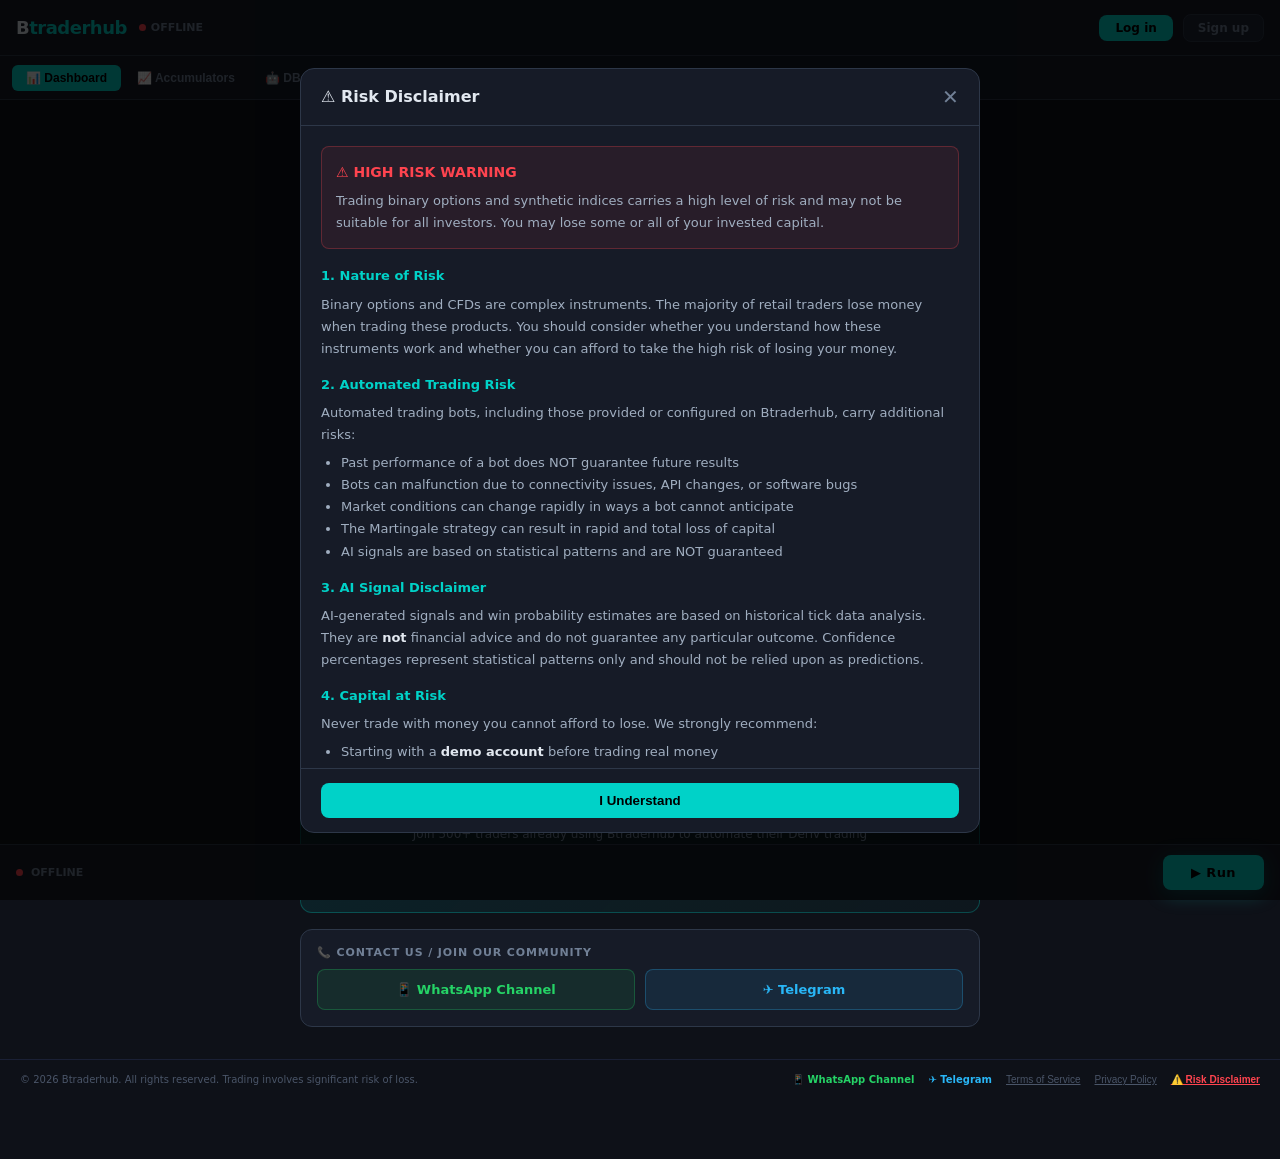
==== commit 410dcb2e: "Refactor footer to sit after all page content Updated footer style and layout to ensure it follows n" ====
--- a/index.html
+++ b/index.html
@@ -68,7 +68,7 @@
     --blue:#4299e1;
     --purple:#9f7aea;
 }
-body{font-family:'Inter',system-ui,sans-serif;background:var(--bg);color:var(--text);height:100vh;overflow:hidden;display:flex;flex-direction:column;user-select:none;padding-bottom:0;}
+body{font-family:'Inter',system-ui,sans-serif;background:var(--bg);color:var(--text);min-height:100vh;overflow-x:hidden;display:flex;flex-direction:column;user-select:none;padding-bottom:0;}
 ::selection{background:#ff444f33;color:#fff;}
 
 /* ── Header ── */
@@ -87,11 +87,22 @@
 .tab-btn.active{background:var(--teal);color:#000;font-weight:700;}
 
 /* ── Main ── */
-main{flex:1;overflow:hidden;position:relative;}
-.tab-pane{display:none;height:100%;width:100%;overflow:hidden;}
+/* The whole page scrolls as one normal document now (sticky-footer
+   pattern below) instead of each pane scrolling in an isolated,
+   height-clipped box — that isolation was what squeezed the footer up
+   against page content. `main` still fills any leftover viewport space
+   when content is short, so the footer naturally sits at the bottom
+   instead of floating mid-page. */
+main{flex:1;position:relative;}
+.tab-pane{display:none;width:100%;}
 .tab-pane.active{display:flex;}
 .tab-pane.scroll{display:none;}
-.tab-pane.scroll.active{display:block;overflow-y:auto;height:100%;}
+.tab-pane.scroll.active{display:block;}
+/* DBot and Chart are full-height "app" views (sidebars, live chart) —
+   give them a real minimum height so they still fill the screen the way
+   they always did, without clipping the page if their own internal
+   panels ever need more room than the viewport. */
+#bot-pane.active,#chart-pane.active{min-height:calc(100vh - 156px);}
 
 /* ── Inputs/Select ── */
 input,select{background:var(--bg);border:1px solid var(--border);color:var(--text);border-radius:6px;padding:7px 10px;font-size:12px;outline:none;font-family:inherit;width:100%;transition:border-color .15s;}
@@ -223,6 +234,10 @@
 .accu-row-2{display:grid;grid-template-columns:1fr 1fr;gap:10px;}
 .accu-row-3{display:grid;grid-template-columns:1fr 1fr 1fr;gap:8px;}
 .accu-card{padding:12px;}
+
+/* ── APA style selector ── */
+.apa-style-btn.apa-style-active{border-color:var(--teal);background:#00d2c814;color:var(--teal);}
+.apa-style-btn.apa-style-active span{color:inherit;}
 
 @media(max-width:768px){
     /* Hide sidebars by default on mobile */
@@ -1252,62 +1267,123 @@
     </div>
 </div>
 
-<!-- ── MT5 SIGNALS ── -->
+<!-- ── MT5 + ADVANCED PRICE ACTION TRADING ── -->
 <div id="mt5-pane" class="tab-pane scroll" style="padding:16px;">
-    <div style="max-width:860px;margin:0 auto;">
+    <div style="max-width:920px;margin:0 auto;">
 
         <!-- Header -->
-        <div style="display:flex;align-items:center;justify-content:space-between;margin-bottom:16px;flex-wrap:wrap;gap:10px;">
+        <div style="display:flex;align-items:center;justify-content:space-between;margin-bottom:14px;flex-wrap:wrap;gap:10px;">
             <div>
-                <h2 style="font-size:18px;font-weight:900;">📊 MT5 CFD Signals</h2>
-                <p style="font-size:11px;color:var(--muted);margin-top:3px;">AI-powered signals for Deriv MT5. Click any signal to open MT5 and trade instantly.</p>
-            </div>
-            <div style="display:flex;gap:8px;align-items:center;">
-                <button onclick="refreshMT5Signals()" class="btn btn-teal" style="font-size:11px;padding:7px 16px;">🔄 Refresh Signals</button>
-                <a href="https://app.deriv.com/mt5" target="_blank" class="btn btn-ghost" style="font-size:11px;padding:7px 16px;text-decoration:none;">Open MT5 →</a>
-            </div>
-        </div>
-
-        <!-- How it works banner -->
-        <div style="background:#00d2c818;border:1px solid #00d2c844;border-radius:10px;padding:14px;margin-bottom:16px;display:flex;align-items:center;gap:12px;">
-            <div style="font-size:24px;">💡</div>
-            <div>
-                <div style="font-size:12px;font-weight:700;color:var(--teal);margin-bottom:3px;">How to use MT5 Signals</div>
-                <div style="font-size:11px;color:var(--muted);">1. Our AI scans CFD markets in real time &nbsp;→&nbsp; 2. Click <b style="color:var(--teal);">Trade on MT5</b> on any signal &nbsp;→&nbsp; 3. MT5 opens with the instrument ready &nbsp;→&nbsp; 4. Confirm your trade</div>
-            </div>
-        </div>
-
-        <!-- Market selector -->
-        <div style="display:flex;gap:8px;margin-bottom:14px;flex-wrap:wrap;">
-            <button onclick="filterMT5('all',this)"        class="btn btn-teal"  style="font-size:11px;padding:5px 14px;">All</button>
-            <button onclick="filterMT5('boom_crash',this)" class="btn btn-ghost" style="font-size:11px;padding:5px 14px;">🚀💥 Boom &amp; Crash</button>
-            <button onclick="filterMT5('step',this)"       class="btn btn-ghost" style="font-size:11px;padding:5px 14px;">👣 Step Index</button>
-            <button onclick="filterMT5('volatility',this)" class="btn btn-ghost" style="font-size:11px;padding:5px 14px;">📊 Volatility</button>
-        </div>
-
-        <!-- COMING SOON banner -->
-        <div style="background:linear-gradient(135deg,#00d2c818,#9f7aea18);border:2px dashed #00d2c844;border-radius:14px;padding:40px;text-align:center;margin-bottom:16px;">
-            <div style="font-size:40px;margin-bottom:12px;">🚀</div>
-            <div style="font-size:22px;font-weight:900;color:var(--teal);margin-bottom:8px;">MT5 Direct Trading — Coming Soon!</div>
-            <div style="font-size:13px;color:var(--muted);margin-bottom:16px;max-width:500px;margin-left:auto;margin-right:auto;">We are building full MT5 integration so you can trade CFDs, Forex, Crypto and Commodities directly on Btraderhub without leaving the platform.</div>
-            <div style="display:flex;gap:10px;justify-content:center;flex-wrap:wrap;margin-bottom:16px;">
-                <span class="badge badge-teal">💱 Forex</span>
-                <span class="badge badge-purple">₿ Crypto</span>
-                <span class="badge badge-amber">🥇 Commodities</span>
-                <span class="badge badge-blue">📈 Indices</span>
-                <span class="badge badge-green">🚀 Boom &amp; Crash</span>
-            </div>
-            <button class="btn btn-teal" style="padding:12px 32px;font-size:14px;font-weight:900;border-radius:10px;" onclick="notify('🔔 Coming Soon!','We will notify you when MT5 direct trading is live on Btraderhub!','ok')">
-                🔔 Notify Me When Live
-            </button>
-        </div>
-
-        <!-- Signals grid (hidden until MT5 ready) -->
-        <div id="mt5-signals-grid" style="display:grid;grid-template-columns:repeat(auto-fill,minmax(260px,1fr));gap:12px;opacity:0.4;pointer-events:none;"></div>
+                <h2 style="font-size:18px;font-weight:900;">📊 MT5 — Advanced Price Action</h2>
+                <p style="font-size:11px;color:var(--muted);margin-top:3px;">Real multi-timeframe structure, liquidity &amp; displacement analysis. Applies a validated setup into the real MT5 terminal — never auto-executed.</p>
+            </div>
+            <a href="https://app.deriv.com/mt5" target="_blank" class="btn btn-ghost" style="font-size:11px;padding:7px 16px;text-decoration:none;">Open MT5 →</a>
+        </div>
+
+        <!-- Trading style selector -->
+        <div class="card" style="padding:14px;margin-bottom:14px;">
+            <div style="font-size:10px;font-weight:700;color:var(--muted);text-transform:uppercase;margin-bottom:10px;">How do you trade?</div>
+            <div class="accu-row-3">
+                <button class="btn btn-ghost apa-style-btn" onclick="selectApaStyle('quick',this)" style="padding:12px;text-align:left;flex-direction:column;align-items:flex-start;gap:2px;">
+                    <span style="font-size:12px;font-weight:900;">⚡ Quick Profit</span>
+                    <span style="font-size:9px;color:var(--muted);font-weight:400;">Short-term setups, closed relatively quickly</span>
+                </button>
+                <button class="btn btn-ghost apa-style-btn apa-style-active" onclick="selectApaStyle('day',this)" style="padding:12px;text-align:left;flex-direction:column;align-items:flex-start;gap:2px;">
+                    <span style="font-size:12px;font-weight:900;">📅 Day Trading</span>
+                    <span style="font-size:9px;color:var(--muted);font-weight:400;">Intraday moves, closed within the session</span>
+                </button>
+                <button class="btn btn-ghost apa-style-btn" onclick="selectApaStyle('swing',this)" style="padding:12px;text-align:left;flex-direction:column;align-items:flex-start;gap:2px;">
+                    <span style="font-size:12px;font-weight:900;">📈 Swing Trading</span>
+                    <span style="font-size:9px;color:var(--muted);font-weight:400;">Fewer, larger setups — held longer</span>
+                </button>
+            </div>
+        </div>
+
+        <div class="accu-row-2">
+            <!-- Market select + Setup card -->
+            <div class="card accu-card">
+                <div style="display:flex;align-items:center;justify-content:space-between;margin-bottom:10px;">
+                    <div style="font-size:10px;font-weight:700;color:var(--muted);text-transform:uppercase;">📈 APA Setup</div>
+                    <button onclick="runApaAnalysis()" class="btn btn-ghost" style="font-size:10px;padding:4px 10px;">🔄 Re-analyze</button>
+                </div>
+                <select id="apa-market-select" onchange="onApaMarketChange(this.value)" style="font-size:12px;margin-bottom:10px;">
+                    <optgroup label="Volatility Indices">
+                        <option value="R_10">Volatility 10 Index</option>
+                        <option value="R_25">Volatility 25 Index</option>
+                        <option value="R_50">Volatility 50 Index</option>
+                        <option value="R_75" selected>Volatility 75 Index</option>
+                        <option value="R_100">Volatility 100 Index</option>
+                    </optgroup>
+                    <optgroup label="Volatility (1s) Indices">
+                        <option value="1HZ10V">Volatility 10 (1s) Index</option>
+                        <option value="1HZ25V">Volatility 25 (1s) Index</option>
+                        <option value="1HZ50V">Volatility 50 (1s) Index</option>
+                        <option value="1HZ75V">Volatility 75 (1s) Index</option>
+                        <option value="1HZ100V">Volatility 100 (1s) Index</option>
+                    </optgroup>
+                    <optgroup label="Step">
+                        <option value="stpRNG">Step Index</option>
+                    </optgroup>
+                    <optgroup label="Boom &amp; Crash (validated live)">
+                        <option value="BOOM300N">Boom 300 Index</option>
+                        <option value="BOOM500">Boom 500 Index</option>
+                        <option value="BOOM600">Boom 600 Index</option>
+                        <option value="BOOM900">Boom 900 Index</option>
+                        <option value="BOOM1000">Boom 1000 Index</option>
+                        <option value="CRASH300N">Crash 300 Index</option>
+                        <option value="CRASH500">Crash 500 Index</option>
+                        <option value="CRASH600">Crash 600 Index</option>
+                        <option value="CRASH900">Crash 900 Index</option>
+                        <option value="CRASH1000">Crash 1000 Index</option>
+                    </optgroup>
+                </select>
+
+                <div id="apa-setup-card">
+                    <div style="font-size:12px;color:var(--muted);text-align:center;padding:20px;">Select a market to analyze.</div>
+                </div>
+            </div>
+
+            <!-- Risk + scanner filters -->
+            <div class="card accu-card">
+                <div style="font-size:10px;font-weight:700;color:var(--muted);text-transform:uppercase;margin-bottom:10px;">⚙️ Risk &amp; Scanner</div>
+                <div style="margin-bottom:12px;">
+                    <div style="font-size:9px;color:var(--muted);font-weight:700;text-transform:uppercase;margin-bottom:4px;">Risk per Trade</div>
+                    <select id="apa-risk" onchange="saveApaPrefs()" style="font-size:12px;">
+                        <option value="0.25">0.25%</option>
+                        <option value="0.5">0.5%</option>
+                        <option value="1" selected>1% (default)</option>
+                        <option value="2">2%</option>
+                    </select>
+                </div>
+                <div style="font-size:9px;color:var(--muted);font-weight:700;text-transform:uppercase;margin-bottom:6px;">Scanner Filter</div>
+                <div id="apa-scanner-filters" style="display:flex;gap:6px;flex-wrap:wrap;margin-bottom:10px;">
+                    <button onclick="filterApaScanner('all',this)"          class="btn btn-teal"  style="font-size:10px;padding:5px 10px;">All</button>
+                    <button onclick="filterApaScanner('volatility',this)"   class="btn btn-ghost" style="font-size:10px;padding:5px 10px;">Volatility</button>
+                    <button onclick="filterApaScanner('volatility_1s',this)"class="btn btn-ghost" style="font-size:10px;padding:5px 10px;">1s</button>
+                    <button onclick="filterApaScanner('step',this)"         class="btn btn-ghost" style="font-size:10px;padding:5px 10px;">Step</button>
+                    <button onclick="filterApaScanner('boom_crash',this)"   class="btn btn-ghost" style="font-size:10px;padding:5px 10px;">Boom/Crash</button>
+                </div>
+                <button onclick="refreshApaScanner()" class="btn btn-ghost" style="width:100%;font-size:11px;padding:8px;">🔄 Refresh Scanner</button>
+            </div>
+        </div>
+
+        <!-- APA Market Scanner -->
+        <div class="card accu-card" style="margin-top:14px;">
+            <div style="font-size:10px;font-weight:700;color:var(--muted);text-transform:uppercase;margin-bottom:10px;">🔍 APA Market Scanner</div>
+            <div style="display:flex;padding:6px 0;border-bottom:1px solid var(--border);font-size:10px;font-weight:700;color:var(--muted);">
+                <div style="flex:1;">Market</div>
+                <div style="width:60px;">Dir</div>
+                <div style="width:50px;">Score</div>
+                <div style="width:100px;">Setup</div>
+            </div>
+            <div id="apa-scanner-body">
+                <div style="font-size:11px;color:var(--dim);text-align:center;padding:16px;">Open this tab to scan markets.</div>
+            </div>
+        </div>
 
         <!-- Disclaimer -->
-        <div style="margin-top:20px;padding:12px;background:var(--bg2);border:1px solid var(--border);border-radius:8px;">
-            <p style="font-size:10px;color:var(--muted);line-height:1.6;">⚠️ <b>Risk Warning:</b> CFD trading involves significant risk of loss. These signals are generated by AI analysis and are for informational purposes only. They do not constitute financial advice. Always use stop loss and only trade with money you can afford to lose. Past performance does not guarantee future results.</p>
+        <div style="margin-top:14px;padding:12px;background:var(--bg2);border:1px solid var(--border);border-radius:8px;">
+            <p style="font-size:10px;color:var(--muted);line-height:1.6;">⚠️ <b>Risk Warning:</b> This is a decision-support tool, not financial advice. Setups are generated by automated price-action analysis and can be wrong. Deriv's public API cannot place MT5 orders directly — "Apply to MT5" opens the real MT5 terminal with the setup's levels for you to place yourself, after you confirm. Always verify the account, market and price before trading.</p>
         </div>
     </div>
 </div>
@@ -1425,8 +1501,8 @@
     </div>
 </div>
 
-<!-- ═══ FOOTER — sits above bot bar ═══ -->
-<footer style="background:#0e1118;border-top:1px solid #1a2035;padding:8px 20px;display:flex;align-items:center;justify-content:space-between;flex-wrap:wrap;gap:10px;flex-shrink:0;margin-bottom:56px;">
+<!-- ═══ FOOTER — normal document flow, sits after all page content ═══ -->
+<footer style="background:#0e1118;border-top:1px solid #1a2035;padding:14px 20px;display:flex;align-items:center;justify-content:space-between;flex-wrap:wrap;gap:10px;flex-shrink:0;">
     <div style="font-size:10px;color:#4a5568;">© 2026 Btraderhub. All rights reserved. Trading involves significant risk of loss.</div>
     <div style="display:flex;align-items:center;gap:14px;flex-wrap:wrap;">
         <a href="https://whatsapp.com/channel/0029Vb8RepJDeON2hcLhah2c" target="_blank" rel="noopener" style="display:flex;align-items:center;gap:4px;color:#25D366;font-size:10px;text-decoration:none;font-weight:700;">📱 WhatsApp Channel</a>
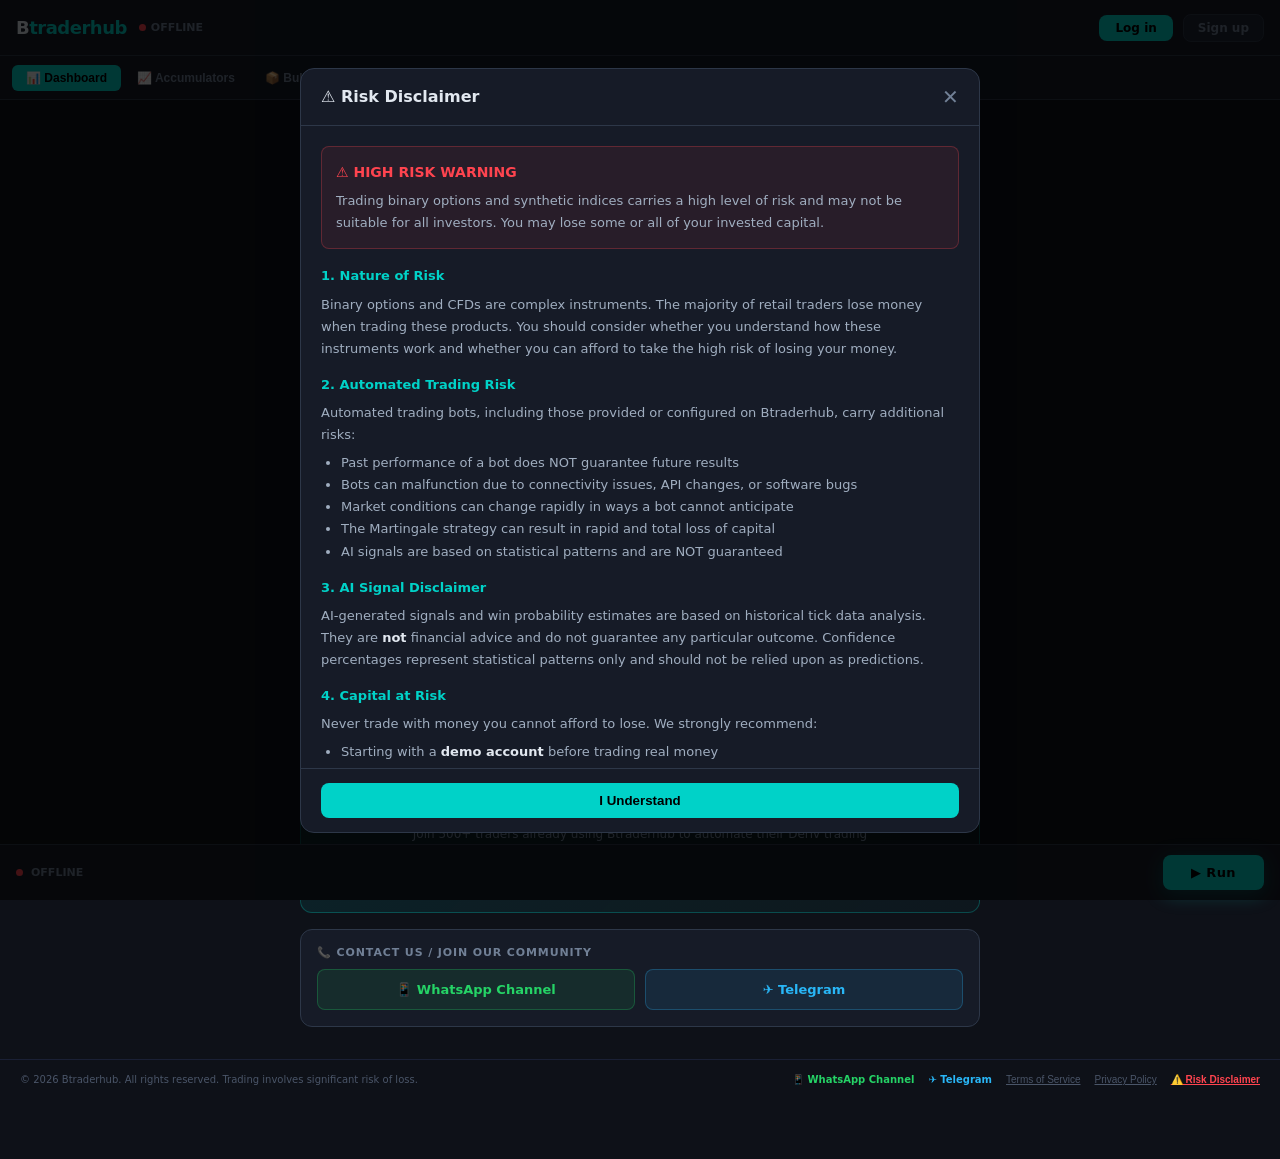
==== commit 8a859e11: "Enhance bulk trading and MT5 features Added buttons for bulk trading and AI scanner features, update" ====
--- a/index.html
+++ b/index.html
@@ -316,10 +316,11 @@
 <nav>
     <button id="tab-btn-dashboard" onclick="switchTab('dashboard')" class="tab-btn active">📊 Dashboard</button>
     <button id="tab-btn-accu"      onclick="switchTab('accu')"      class="tab-btn">📈 Accumulators</button>
+    <button id="tab-btn-bulk"      onclick="switchTab('bulk')"      class="tab-btn">📦 Bulk Trading</button>
+    <button id="tab-btn-scanner"   onclick="switchTab('scanner')"   class="tab-btn">🧠 AI Scanner</button>
     <button id="tab-btn-bot"       onclick="switchTab('bot')"       class="tab-btn">🤖 DBot</button>
     <button id="tab-btn-chart"     onclick="switchTab('chart')"     class="tab-btn">📈 Chart</button>
     <button id="tab-btn-digits"    onclick="switchTab('digits')"    class="tab-btn">0️⃣ D-Stats</button>
-    <button id="tab-btn-scanner"   onclick="switchTab('scanner')"   class="tab-btn">🧠 AI Scanner</button>
     <button id="tab-btn-mt5"       onclick="switchTab('mt5')"       class="tab-btn">📊 MT5 Signals</button>
 </nav>
 
@@ -1267,22 +1268,181 @@
     </div>
 </div>
 
+<!-- ── BULK TRADING ── -->
+<div id="bulk-pane" class="tab-pane scroll" style="padding:16px;">
+    <div style="max-width:900px;margin:0 auto;display:flex;flex-direction:column;gap:10px;">
+
+        <!-- Header -->
+        <div style="display:flex;align-items:center;justify-content:space-between;flex-wrap:wrap;gap:10px;">
+            <div>
+                <h2 style="font-size:18px;font-weight:900;">📦 Bulk Trading</h2>
+                <p style="font-size:11px;color:var(--muted);margin-top:3px;">Configure a setup once and execute multiple trades from it — sequentially, safely, with no duplicates.</p>
+            </div>
+            <div style="display:flex;align-items:center;gap:8px;flex-wrap:wrap;">
+                <span class="status-dot" id="bulk-status-dot"></span>
+                <span id="bulk-status-text" style="font-size:11px;font-weight:700;color:var(--muted);">OFFLINE</span>
+                <span id="bulk-account-badge" class="badge badge-teal" style="display:none;">Demo</span>
+                <span id="bulk-balance-badge" class="badge badge-blue" style="display:none;">$0.00</span>
+            </div>
+        </div>
+
+        <!-- Config: Market / Type / Direction -->
+        <div class="card accu-card">
+            <div style="font-size:10px;font-weight:700;color:var(--muted);text-transform:uppercase;margin-bottom:10px;">⚙️ Trade Setup</div>
+            <div class="accu-row-2" style="margin-bottom:10px;">
+                <div>
+                    <div style="font-size:9px;color:var(--muted);font-weight:700;text-transform:uppercase;margin-bottom:4px;">Market</div>
+                    <select id="bulk-market" onchange="updateBulkPreview()">
+                        <optgroup label="Continuous Indices">
+                            <option value="R_10">Volatility 10 Index</option>
+                            <option value="R_25">Volatility 25 Index</option>
+                            <option value="R_50">Volatility 50 Index</option>
+                            <option value="R_75">Volatility 75 Index</option>
+                            <option value="R_100">Volatility 100 Index</option>
+                        </optgroup>
+                        <optgroup label="1s Indices">
+                            <option value="1HZ10V">Volatility 10 (1s)</option>
+                            <option value="1HZ25V">Volatility 25 (1s)</option>
+                            <option value="1HZ50V">Volatility 50 (1s)</option>
+                            <option value="1HZ75V">Volatility 75 (1s)</option>
+                            <option value="1HZ100V">Volatility 100 (1s)</option>
+                        </optgroup>
+                        <optgroup label="Jump Indices">
+                            <option value="jump_10">Jump 10 Index</option>
+                            <option value="jump_25">Jump 25 Index</option>
+                            <option value="jump_50">Jump 50 Index</option>
+                            <option value="jump_75">Jump 75 Index</option>
+                            <option value="jump_100">Jump 100 Index</option>
+                        </optgroup>
+                    </select>
+                </div>
+                <div>
+                    <div style="font-size:9px;color:var(--muted);font-weight:700;text-transform:uppercase;margin-bottom:4px;">Trade Type</div>
+                    <select id="bulk-type" onchange="onBulkTypeChange()">
+                        <option value="over_under">Over / Under</option>
+                        <option value="even_odd">Even / Odd</option>
+                        <option value="rise_fall">Rise / Fall</option>
+                        <option value="only_ups_downs">Only Ups / Only Downs</option>
+                    </select>
+                </div>
+            </div>
+
+            <div style="margin-bottom:10px;">
+                <div style="font-size:9px;color:var(--muted);font-weight:700;text-transform:uppercase;margin-bottom:6px;">Direction <span style="color:var(--red);">*</span></div>
+                <div id="bulk-dir-controls" style="display:flex;gap:6px;flex-wrap:wrap;"></div>
+            </div>
+
+            <div class="accu-row-2">
+                <div id="bulk-pred-wrap">
+                    <div style="font-size:9px;color:var(--muted);font-weight:700;text-transform:uppercase;margin-bottom:4px;">Prediction (0–9)</div>
+                    <input type="number" id="bulk-pred" value="5" min="0" max="9" onchange="updateBulkPreview()">
+                </div>
+                <div>
+                    <div style="font-size:9px;color:var(--muted);font-weight:700;text-transform:uppercase;margin-bottom:4px;">Duration (Ticks)</div>
+                    <input type="number" id="bulk-dur" value="1" min="1" max="10" onchange="updateBulkPreview()">
+                </div>
+            </div>
+            <div id="bulk-signal-note" style="display:none;font-size:10px;color:var(--teal);margin-top:8px;background:#00d2c814;border:1px solid #00d2c844;border-radius:6px;padding:8px;"></div>
+        </div>
+
+        <!-- Stake configuration -->
+        <div class="card accu-card">
+            <div style="display:flex;align-items:center;justify-content:space-between;margin-bottom:10px;">
+                <div style="font-size:10px;font-weight:700;color:var(--muted);text-transform:uppercase;">💰 Stake Configuration</div>
+                <div style="display:flex;gap:4px;">
+                    <button id="bulk-mode-per" onclick="setBulkStakeMode('per')" class="btn btn-teal" style="font-size:10px;padding:4px 10px;">Per Trade</button>
+                    <button id="bulk-mode-total" onclick="setBulkStakeMode('total')" class="btn btn-ghost" style="font-size:10px;padding:4px 10px;">Total Budget</button>
+                </div>
+            </div>
+
+            <div style="margin-bottom:10px;">
+                <div style="font-size:9px;color:var(--muted);font-weight:700;text-transform:uppercase;margin-bottom:4px;">Number of Trades</div>
+                <div style="display:flex;align-items:center;gap:8px;">
+                    <button onclick="stepBulkTrades(-1)" class="btn btn-ghost" style="padding:8px 14px;font-size:14px;">−</button>
+                    <input type="number" id="bulk-trades" value="10" min="1" max="100" style="text-align:center;font-size:15px;font-weight:900;" onchange="updateBulkPreview()">
+                    <button onclick="stepBulkTrades(1)" class="btn btn-ghost" style="padding:8px 14px;font-size:14px;">+</button>
+                </div>
+                <div style="display:flex;gap:6px;margin-top:6px;flex-wrap:wrap;">
+                    <button onclick="setBulkTrades(1)" class="btn btn-ghost" style="font-size:10px;padding:4px 8px;">1</button>
+                    <button onclick="setBulkTrades(5)" class="btn btn-ghost" style="font-size:10px;padding:4px 8px;">5</button>
+                    <button onclick="setBulkTrades(10)" class="btn btn-ghost" style="font-size:10px;padding:4px 8px;">10</button>
+                    <button onclick="setBulkTrades(20)" class="btn btn-ghost" style="font-size:10px;padding:4px 8px;">20</button>
+                    <button onclick="setBulkTrades(50)" class="btn btn-ghost" style="font-size:10px;padding:4px 8px;">50</button>
+                    <button onclick="setBulkTrades(100)" class="btn btn-ghost" style="font-size:10px;padding:4px 8px;">100</button>
+                </div>
+                <div style="font-size:9px;color:var(--dim);margin-top:4px;">Max 100 trades per batch — kept sequential to protect your connection and account.</div>
+            </div>
+
+            <div id="bulk-stake-label-wrap">
+                <div style="font-size:9px;color:var(--muted);font-weight:700;text-transform:uppercase;margin-bottom:4px;" id="bulk-stake-label">Stake per Trade (USD)</div>
+                <input type="number" id="bulk-stake" value="1.00" min="0.35" step="0.50" onchange="updateBulkPreview()">
+            </div>
+        </div>
+
+        <!-- Preview + Execute -->
+        <div class="card accu-card" style="border-color:var(--teal);">
+            <div style="font-size:10px;font-weight:700;color:var(--teal);text-transform:uppercase;margin-bottom:10px;">🧾 Bulk Trade Preview</div>
+            <div id="bulk-preview-body" style="display:flex;flex-direction:column;gap:4px;font-size:12px;margin-bottom:12px;"></div>
+            <button id="bulk-execute-btn" onclick="startBulkExecution()" class="btn btn-teal" style="width:100%;padding:14px;font-size:15px;font-weight:900;border-radius:10px;">EXECUTE 10 TRADES</button>
+        </div>
+
+        <!-- Live progress -->
+        <div class="card accu-card" id="bulk-progress-card" style="display:none;">
+            <div style="font-size:10px;font-weight:700;color:var(--muted);text-transform:uppercase;margin-bottom:10px;">⏱ Executing Bulk Trade</div>
+            <div style="display:flex;justify-content:space-between;align-items:center;margin-bottom:6px;">
+                <span style="font-size:13px;font-weight:900;" id="bulk-progress-label">0 / 0</span>
+                <span style="font-size:11px;color:var(--muted);" id="bulk-progress-status">Running...</span>
+            </div>
+            <div class="pbar" style="margin-bottom:10px;"><div id="bulk-progress-bar" class="pbar-fill" style="width:0%;background:var(--teal);"></div></div>
+            <div class="accu-row-3" style="margin-bottom:10px;">
+                <div class="card-sm" style="padding:8px;text-align:center;"><div style="font-size:9px;color:var(--green);">Successful</div><div id="bulk-count-success" style="font-size:18px;font-weight:900;color:var(--green);">0</div></div>
+                <div class="card-sm" style="padding:8px;text-align:center;"><div style="font-size:9px;color:var(--red);">Failed</div><div id="bulk-count-failed" style="font-size:18px;font-weight:900;color:var(--red);">0</div></div>
+                <div class="card-sm" style="padding:8px;text-align:center;"><div style="font-size:9px;color:var(--muted);">Pending</div><div id="bulk-count-pending" style="font-size:18px;font-weight:900;">0</div></div>
+            </div>
+            <div style="display:flex;padding:6px 0;border-bottom:1px solid var(--border);font-size:10px;font-weight:700;color:var(--muted);">
+                <div style="width:32px;">#</div>
+                <div style="flex:1;">Contract</div>
+                <div style="width:70px;">Stake</div>
+                <div style="width:90px;">Status</div>
+                <div style="width:80px;text-align:right;">Result</div>
+            </div>
+            <div id="bulk-results-body" style="max-height:260px;overflow-y:auto;"></div>
+        </div>
+
+        <!-- Bulk Trade History -->
+        <div class="card accu-card">
+            <div style="display:flex;align-items:center;justify-content:space-between;margin-bottom:10px;">
+                <div style="font-size:10px;font-weight:700;color:var(--muted);text-transform:uppercase;">📋 Bulk Trade History</div>
+                <button onclick="clearBulkHistory()" class="btn btn-ghost" style="font-size:10px;padding:4px 10px;">🗑 Clear</button>
+            </div>
+            <div id="bulk-history-body" style="display:flex;flex-direction:column;gap:8px;">
+                <div style="font-size:11px;color:var(--dim);text-align:center;padding:16px;">No bulk trades executed yet.</div>
+            </div>
+        </div>
+
+        <!-- Risk warning -->
+        <div style="padding:12px;background:#ff444f14;border:1px solid #ff444f44;border-radius:8px;">
+            <p style="font-size:10px;color:#f87171;line-height:1.6;">⚠️ <b>Bulk Trading Risk:</b> Each trade in a batch is a separate, independent contract — a losing streak multiplies across every trade in the batch. Trades execute one after another (never in parallel) to protect your connection; a batch of 50 can take a while to complete. History is stored in your browser only.</p>
+        </div>
+    </div>
+</div>
+
 <!-- ── MT5 + ADVANCED PRICE ACTION TRADING ── -->
 <div id="mt5-pane" class="tab-pane scroll" style="padding:16px;">
-    <div style="max-width:920px;margin:0 auto;">
+    <div style="max-width:960px;margin:0 auto;">
 
         <!-- Header -->
         <div style="display:flex;align-items:center;justify-content:space-between;margin-bottom:14px;flex-wrap:wrap;gap:10px;">
             <div>
-                <h2 style="font-size:18px;font-weight:900;">📊 MT5 — Advanced Price Action</h2>
-                <p style="font-size:11px;color:var(--muted);margin-top:3px;">Real multi-timeframe structure, liquidity &amp; displacement analysis. Applies a validated setup into the real MT5 terminal — never auto-executed.</p>
+                <h2 style="font-size:18px;font-weight:900;">📊 MT5 Signals — Advanced Price Action</h2>
+                <p style="font-size:11px;color:var(--muted);margin-top:3px;">Real multi-timeframe structure, liquidity &amp; displacement analysis. Signals stay visible until they expire — nothing disappears the moment a newer one appears.</p>
             </div>
             <a href="https://app.deriv.com/mt5" target="_blank" class="btn btn-ghost" style="font-size:11px;padding:7px 16px;text-decoration:none;">Open MT5 →</a>
         </div>
 
         <!-- Trading style selector -->
         <div class="card" style="padding:14px;margin-bottom:14px;">
-            <div style="font-size:10px;font-weight:700;color:var(--muted);text-transform:uppercase;margin-bottom:10px;">How do you trade?</div>
+            <div style="font-size:10px;font-weight:700;color:var(--muted);text-transform:uppercase;margin-bottom:10px;">How do you trade? (drives on-demand analysis + the background scanner)</div>
             <div class="accu-row-3">
                 <button class="btn btn-ghost apa-style-btn" onclick="selectApaStyle('quick',this)" style="padding:12px;text-align:left;flex-direction:column;align-items:flex-start;gap:2px;">
                     <span style="font-size:12px;font-weight:900;">⚡ Quick Profit</span>
@@ -1300,10 +1460,10 @@
         </div>
 
         <div class="accu-row-2">
-            <!-- Market select + Setup card -->
+            <!-- On-demand market analyzer -->
             <div class="card accu-card">
                 <div style="display:flex;align-items:center;justify-content:space-between;margin-bottom:10px;">
-                    <div style="font-size:10px;font-weight:700;color:var(--muted);text-transform:uppercase;">📈 APA Setup</div>
+                    <div style="font-size:10px;font-weight:700;color:var(--muted);text-transform:uppercase;">📈 Analyze a Market</div>
                     <button onclick="runApaAnalysis()" class="btn btn-ghost" style="font-size:10px;padding:4px 10px;">🔄 Re-analyze</button>
                 </div>
                 <select id="apa-market-select" onchange="onApaMarketChange(this.value)" style="font-size:12px;margin-bottom:10px;">
@@ -1322,14 +1482,16 @@
                         <option value="1HZ100V">Volatility 100 (1s) Index</option>
                     </optgroup>
                     <optgroup label="Step">
-                        <option value="stpRNG">Step Index</option>
+                        <option value="stpRNG">Step Index (only one confirmed by Deriv)</option>
                     </optgroup>
-                    <optgroup label="Boom &amp; Crash (validated live)">
+                    <optgroup label="Boom (validated live)">
                         <option value="BOOM300N">Boom 300 Index</option>
                         <option value="BOOM500">Boom 500 Index</option>
                         <option value="BOOM600">Boom 600 Index</option>
                         <option value="BOOM900">Boom 900 Index</option>
                         <option value="BOOM1000">Boom 1000 Index</option>
+                    </optgroup>
+                    <optgroup label="Crash (validated live)">
                         <option value="CRASH300N">Crash 300 Index</option>
                         <option value="CRASH500">Crash 500 Index</option>
                         <option value="CRASH600">Crash 600 Index</option>
@@ -1343,11 +1505,11 @@
                 </div>
             </div>
 
-            <!-- Risk + scanner filters -->
+            <!-- Signal history filters -->
             <div class="card accu-card">
-                <div style="font-size:10px;font-weight:700;color:var(--muted);text-transform:uppercase;margin-bottom:10px;">⚙️ Risk &amp; Scanner</div>
-                <div style="margin-bottom:12px;">
-                    <div style="font-size:9px;color:var(--muted);font-weight:700;text-transform:uppercase;margin-bottom:4px;">Risk per Trade</div>
+                <div style="font-size:10px;font-weight:700;color:var(--muted);text-transform:uppercase;margin-bottom:10px;">🔍 Signal Filters</div>
+                <div style="margin-bottom:10px;">
+                    <div style="font-size:9px;color:var(--muted);font-weight:700;text-transform:uppercase;margin-bottom:4px;">Suggested Risk (included in Copy Signal)</div>
                     <select id="apa-risk" onchange="saveApaPrefs()" style="font-size:12px;">
                         <option value="0.25">0.25%</option>
                         <option value="0.5">0.5%</option>
@@ -1355,35 +1517,70 @@
                         <option value="2">2%</option>
                     </select>
                 </div>
-                <div style="font-size:9px;color:var(--muted);font-weight:700;text-transform:uppercase;margin-bottom:6px;">Scanner Filter</div>
-                <div id="apa-scanner-filters" style="display:flex;gap:6px;flex-wrap:wrap;margin-bottom:10px;">
-                    <button onclick="filterApaScanner('all',this)"          class="btn btn-teal"  style="font-size:10px;padding:5px 10px;">All</button>
-                    <button onclick="filterApaScanner('volatility',this)"   class="btn btn-ghost" style="font-size:10px;padding:5px 10px;">Volatility</button>
-                    <button onclick="filterApaScanner('volatility_1s',this)"class="btn btn-ghost" style="font-size:10px;padding:5px 10px;">1s</button>
-                    <button onclick="filterApaScanner('step',this)"         class="btn btn-ghost" style="font-size:10px;padding:5px 10px;">Step</button>
-                    <button onclick="filterApaScanner('boom_crash',this)"   class="btn btn-ghost" style="font-size:10px;padding:5px 10px;">Boom/Crash</button>
-                </div>
-                <button onclick="refreshApaScanner()" class="btn btn-ghost" style="width:100%;font-size:11px;padding:8px;">🔄 Refresh Scanner</button>
-            </div>
-        </div>
-
-        <!-- APA Market Scanner -->
+                <div style="margin-bottom:10px;">
+                    <div style="font-size:9px;color:var(--muted);font-weight:700;text-transform:uppercase;margin-bottom:4px;">Market Category</div>
+                    <select id="mt5-filter-cat" onchange="setMt5HistoryFilter('cat', this.value)" style="font-size:12px;">
+                        <option value="all">All Markets</option>
+                        <option value="step">Step Index</option>
+                        <option value="volatility">Volatility</option>
+                        <option value="volatility_1s">Volatility 1s</option>
+                        <option value="boom">Boom</option>
+                        <option value="crash">Crash</option>
+                    </select>
+                </div>
+                <div style="margin-bottom:10px;">
+                    <div style="font-size:9px;color:var(--muted);font-weight:700;text-transform:uppercase;margin-bottom:4px;">Specific Instrument</div>
+                    <select id="mt5-filter-instrument" onchange="setMt5HistoryFilter('instrument', this.value)" style="font-size:12px;">
+                        <option value="all">All Instruments</option>
+                    </select>
+                </div>
+                <div class="accu-row-2" style="margin-bottom:10px;">
+                    <div>
+                        <div style="font-size:9px;color:var(--muted);font-weight:700;text-transform:uppercase;margin-bottom:4px;">Status</div>
+                        <select id="mt5-filter-status" onchange="setMt5HistoryFilter('status', this.value)" style="font-size:12px;">
+                            <option value="all">All</option>
+                            <option value="active">Active</option>
+                            <option value="expired">Expired</option>
+                        </select>
+                    </div>
+                    <div>
+                        <div style="font-size:9px;color:var(--muted);font-weight:700;text-transform:uppercase;margin-bottom:4px;">Time Range</div>
+                        <select id="mt5-filter-range" onchange="setMt5HistoryFilter('range', this.value)" style="font-size:12px;">
+                            <option value="all">All time</option>
+                            <option value="1h">Last 1h</option>
+                            <option value="6h">Last 6h</option>
+                            <option value="24h">Last 24h</option>
+                        </select>
+                    </div>
+                </div>
+                <div style="font-size:9px;color:var(--muted);line-height:1.5;">Only Active/Expired are shown — this app can't automatically confirm a manually-placed trade's outcome, so Won/Lost/Invalidated status isn't tracked.</div>
+            </div>
+        </div>
+
+        <!-- Active Signals / Signal History tabs -->
         <div class="card accu-card" style="margin-top:14px;">
-            <div style="font-size:10px;font-weight:700;color:var(--muted);text-transform:uppercase;margin-bottom:10px;">🔍 APA Market Scanner</div>
-            <div style="display:flex;padding:6px 0;border-bottom:1px solid var(--border);font-size:10px;font-weight:700;color:var(--muted);">
-                <div style="flex:1;">Market</div>
-                <div style="width:60px;">Dir</div>
-                <div style="width:50px;">Score</div>
-                <div style="width:100px;">Setup</div>
-            </div>
-            <div id="apa-scanner-body">
-                <div style="font-size:11px;color:var(--dim);text-align:center;padding:16px;">Open this tab to scan markets.</div>
+            <div style="display:flex;gap:8px;margin-bottom:12px;border-bottom:1px solid var(--border);padding-bottom:10px;">
+                <button class="btn btn-teal mt5-tab-btn mt5-tab-active" onclick="switchMt5HistoryTab('active',this)" style="font-size:12px;padding:8px 16px;">Active Signals <span id="mt5-active-count">(0)</span></button>
+                <button class="btn btn-ghost mt5-tab-btn" onclick="switchMt5HistoryTab('history',this)" style="font-size:12px;padding:8px 16px;">Signal History</button>
+            </div>
+
+            <div id="mt5-active-section">
+                <div id="mt5-active-body">
+                    <div style="font-size:11px;color:var(--dim);text-align:center;padding:20px;">Open this tab to start scanning markets.</div>
+                </div>
+            </div>
+
+            <div id="mt5-history-section" style="display:none;">
+                <div style="font-size:10px;color:var(--muted);margin-bottom:10px;" id="mt5-history-count">0 signals</div>
+                <div id="mt5-history-body">
+                    <div style="font-size:11px;color:var(--dim);text-align:center;padding:20px;">No signal history yet.</div>
+                </div>
             </div>
         </div>
 
         <!-- Disclaimer -->
         <div style="margin-top:14px;padding:12px;background:var(--bg2);border:1px solid var(--border);border-radius:8px;">
-            <p style="font-size:10px;color:var(--muted);line-height:1.6;">⚠️ <b>Risk Warning:</b> This is a decision-support tool, not financial advice. Setups are generated by automated price-action analysis and can be wrong. Deriv's public API cannot place MT5 orders directly — "Apply to MT5" opens the real MT5 terminal with the setup's levels for you to place yourself, after you confirm. Always verify the account, market and price before trading.</p>
+            <p style="font-size:10px;color:var(--muted);line-height:1.6;">⚠️ <b>Risk Warning:</b> This is a decision-support tool, not financial advice. Setups are generated by automated price-action analysis and can be wrong. Deriv's public API does not allow this site to place or manage MT5 orders directly — every signal offers <b>Copy Signal</b> so you can enter it manually in the real MT5 terminal. Signals stay in your browser (no server database exists for this app) and are cleared if you clear your browser storage. Always verify the market and current price before trading.</p>
         </div>
     </div>
 </div>
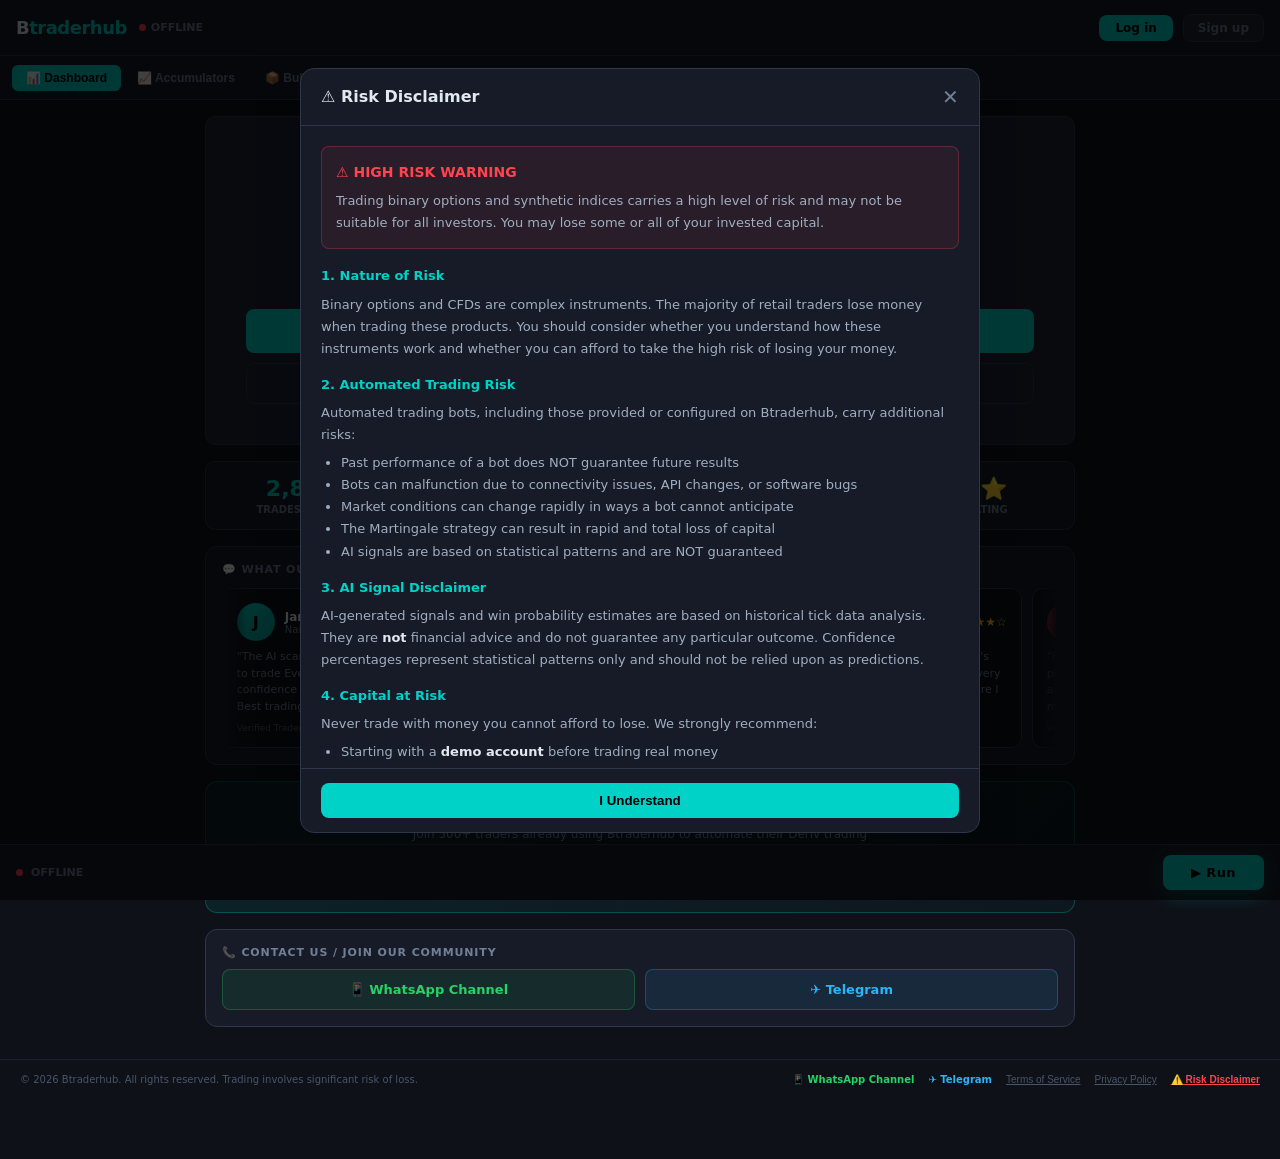
==== commit c1d1aade: "Refactor responsive max-widths using clamp() Updated max-width properties to use clamp for responsiv" ====
--- a/index.html
+++ b/index.html
@@ -230,7 +230,7 @@
 
 /* ── Accumulators — compact responsive layout ── */
 #accu-pane{padding:12px;}
-#accu-pane .accu-wrap{max-width:900px;margin:0 auto;display:flex;flex-direction:column;gap:10px;}
+#accu-pane .accu-wrap{max-width:clamp(900px, 76vw, 1400px);margin:0 auto;display:flex;flex-direction:column;gap:10px;}
 .accu-row-2{display:grid;grid-template-columns:1fr 1fr;gap:10px;}
 .accu-row-3{display:grid;grid-template-columns:1fr 1fr 1fr;gap:8px;}
 .accu-card{padding:12px;}
@@ -238,6 +238,30 @@
 /* ── APA style selector ── */
 .apa-style-btn.apa-style-active{border-color:var(--teal);background:#00d2c814;color:var(--teal);}
 .apa-style-btn.apa-style-active span{color:inherit;}
+
+/* ── MT5 Signals — Active Signals / Signal History grids ──
+   Desktop/tablet: multi-column, auto-fill. Mobile: single readable
+   column (see media query below) — these sections are core MT5 Signals
+   functionality and must render identically on every screen size, only
+   the column count changes. */
+.mt5-signal-grid{display:grid;grid-template-columns:repeat(auto-fill,minmax(260px,1fr));gap:10px;}
+.mt5-history-grid{grid-template-columns:repeat(auto-fill,minmax(240px,1fr));}
+.mt5-tab-btn{white-space:nowrap;}
+
+/* ── Large desktop — a little extra breathing room, not a redesign.
+   Panes use responsive clamp() max-widths already (see inline styles /
+   .accu-wrap above), so wide monitors get a genuinely wider workspace
+   with more auto-fill grid columns, instead of one narrow centered
+   column with empty space on both sides. This tier just adds padding
+   comfort on top of that — mobile is completely untouched. ── */
+@media(min-width:1440px){
+    #dashboard-pane,#digits-pane,#scanner-pane,#bulk-pane,#mt5-pane{padding:24px 32px;}
+    #accu-pane{padding:24px 32px;}
+}
+@media(min-width:1920px){
+    #dashboard-pane,#digits-pane,#scanner-pane,#bulk-pane,#mt5-pane{padding:28px 48px;}
+    #accu-pane{padding:28px 48px;}
+}
 
 @media(max-width:768px){
     /* Hide sidebars by default on mobile */
@@ -275,6 +299,15 @@
     /* Accumulators — stack to single column on mobile */
     .accu-row-2,.accu-row-3{grid-template-columns:1fr;}
     #accu-pane{padding:10px;}
+
+    /* MT5 Signals — Active Signals and Signal History remain fully visible
+       and scrollable on mobile; only the grid drops to a single column so
+       nothing gets clipped by the page's overflow-x:hidden at narrow
+       widths. Nothing is hidden with display:none here. */
+    .mt5-signal-grid,.mt5-history-grid{grid-template-columns:1fr;}
+    #mt5-pane{padding:10px;}
+    #mt5-pane .accu-card{padding:10px;}
+    #mt5-pane select{font-size:12px;}
 }
 @media(min-width:769px){
     #mobile-bot-settings-btn { display: none !important; }
@@ -329,7 +362,7 @@
 
 <!-- ── DASHBOARD ── -->
 <div id="dashboard-pane" class="tab-pane scroll active" style="padding:16px;">
-    <div style="max-width:680px;margin:0 auto;">
+    <div style="max-width:clamp(680px, 68vw, 1100px);margin:0 auto;">
 
         <!-- Auth card -->
         <div id="auth-card" class="card" style="padding:40px;text-align:center;margin-bottom:16px;">
@@ -910,7 +943,7 @@
 
 <!-- ── D-STATS ── -->
 <div id="digits-pane" class="tab-pane scroll" style="padding:16px;">
-    <div style="max-width:700px;margin:0 auto;">
+    <div style="max-width:clamp(700px, 72vw, 1320px);margin:0 auto;">
         <div style="display:flex;align-items:center;justify-content:space-between;margin-bottom:14px;flex-wrap:wrap;gap:10px;">
             <div>
                 <h2 style="font-size:16px;font-weight:900;">0️⃣ Digit Statistics</h2>
@@ -981,7 +1014,7 @@
 
 <!-- ── AI SCANNER ── -->
 <div id="scanner-pane" class="tab-pane scroll" style="padding:16px;">
-    <div style="max-width:780px;margin:0 auto;">
+    <div style="max-width:clamp(780px, 74vw, 1320px);margin:0 auto;">
         <div style="display:flex;align-items:center;justify-content:space-between;margin-bottom:16px;">
             <div>
                 <h2 style="font-size:16px;font-weight:900;">🧠 AI Market Scanner</h2>
@@ -992,6 +1025,9 @@
                 <button onclick="runFullScan()" class="btn btn-amber" style="font-size:12px;padding:8px 20px;">🔍 Scan All Markets</button>
             </div>
         </div>
+
+        <!-- 🔥 Bulk Entry Recommendation — shown once a signal reaches 79%+ confidence -->
+        <div id="bulk-recommend-banner" style="display:none;background:linear-gradient(135deg,#00d2c822,#00d2c808);border:2px solid var(--teal);border-radius:12px;padding:16px;margin-bottom:14px;"></div>
 
         <!-- Professional Strategy Signals — PRIORITY -->
         <div id="best-signal-box" class="card" style="padding:16px;margin-bottom:14px;border-color:var(--teal);box-shadow:0 0 20px #00d2c822;">
@@ -1022,6 +1058,70 @@
             </div>
             <div class="badge badge-teal" style="font-size:11px;padding:6px 12px;">🔴 LIVE on Deriv API</div>
         </div>
+
+        <!-- ═══ TOP PRIORITY — the things you need at a glance, before scrolling ═══ -->
+
+        <!-- Market Health -->
+        <div class="card accu-card" style="border-color:var(--teal);">
+            <div style="font-size:10px;font-weight:700;color:var(--teal);text-transform:uppercase;margin-bottom:10px;">🏥 Market Health</div>
+            <div id="accu-signal-box" style="background:var(--bg);border:1px solid var(--border);border-radius:8px;padding:12px;text-align:center;">
+                <div style="font-size:11px;color:var(--muted);">Analyzing market...</div>
+            </div>
+        </div>
+
+        <!-- Live Price / Count + Profit Accumulated -->
+        <div class="accu-row-2">
+            <div class="card accu-card">
+                <div style="font-size:10px;font-weight:700;color:var(--muted);text-transform:uppercase;margin-bottom:8px;">📡 Live Price</div>
+                <div style="display:flex;align-items:center;justify-content:space-between;">
+                    <div>
+                        <div id="accu-price" style="font-size:24px;font-weight:900;font-family:monospace;color:var(--teal);">—</div>
+                        <div id="accu-last-digit" style="font-size:11px;color:var(--muted);">Last digit: —</div>
+                    </div>
+                    <div style="text-align:right;">
+                        <div id="accu-tick-count" style="font-size:28px;font-weight:900;color:var(--green);">0</div>
+                        <div style="font-size:10px;color:var(--muted);">ticks in range</div>
+                    </div>
+                </div>
+            </div>
+
+            <div class="card accu-card">
+                <div style="font-size:10px;font-weight:700;color:var(--muted);text-transform:uppercase;margin-bottom:8px;">💰 Profit Accumulated</div>
+                <div id="accu-current-profit" style="font-size:28px;font-weight:900;color:var(--green);">$0.00</div>
+                <div style="font-size:10px;color:var(--muted);margin-top:4px;">Current running contract</div>
+            </div>
+        </div>
+
+        <!-- Start / Sell / Reset -->
+        <div style="display:grid;grid-template-columns:1fr 1fr auto;gap:10px;">
+            <button id="accu-run-btn" onclick="toggleAccumulator()" class="btn btn-teal" style="padding:14px;font-size:15px;font-weight:900;border-radius:10px;box-shadow:0 4px 20px #00d2c844;">
+                ▶ Start Accumulator
+            </button>
+            <button onclick="sellAccumulator()" id="accu-sell-btn" class="btn btn-ghost" style="padding:14px;font-size:13px;font-weight:900;border-radius:10px;display:none;">
+                💰 Sell Now
+            </button>
+            <button onclick="resetAccumulator()" id="accu-reset-btn" class="btn btn-ghost" title="Reset accumulator session — clears stats, history and current contract without reloading the page" style="padding:14px 18px;font-size:13px;font-weight:900;border-radius:10px;">
+                🔄 Reset
+            </button>
+        </div>
+        <!-- Auto mode status bar -->
+        <div id="accu-auto-bar" style="display:none;background:#00d2c818;border:1px solid #00d2c844;border-radius:8px;padding:10px 14px;align-items:center;justify-content:space-between;flex-wrap:wrap;gap:8px;">
+            <div style="display:flex;align-items:center;gap:8px;">
+                <span style="width:8px;height:8px;border-radius:50%;background:var(--teal);display:inline-block;animation:pulse-dot 1s infinite;"></span>
+                <span style="font-size:12px;font-weight:700;color:var(--teal);">🤖 AUTO MODE RUNNING</span>
+            </div>
+            <div style="display:flex;gap:14px;font-size:11px;color:var(--muted);">
+                <span>Sessions: <b id="accu-auto-sessions" style="color:var(--teal);">0</b></span>
+                <span>TP Hits: <b id="accu-tp-hits" style="color:var(--green);">0</b></span>
+                <span>Total P/L: <b id="accu-auto-pl" style="color:var(--green);">$0.00</b></span>
+            </div>
+            <button onclick="stopAccuAuto()" class="btn btn-red" style="font-size:11px;padding:5px 14px;">⬛ Stop Auto</button>
+        </div>
+        <style>
+            @keyframes pulse-dot { 0%,100%{opacity:1;} 50%{opacity:.4;} }
+        </style>
+
+        <!-- ═══ Detailed analysis + configuration ═══ -->
 
         <!-- Market + Settings row -->
         <div class="accu-row-2">
@@ -1119,11 +1219,6 @@
                         <div id="accu-micro-trend" style="font-size:13px;font-weight:900;color:var(--muted);">—</div>
                     </div>
                 </div>
-
-                <!-- Entry signal / Confidence score -->
-                <div id="accu-signal-box" style="background:var(--bg);border:1px solid var(--border);border-radius:8px;padding:12px;text-align:center;">
-                    <div style="font-size:11px;color:var(--muted);">Analyzing market...</div>
-                </div>
             </div>
 
             <!-- Right: Trade settings -->
@@ -1160,7 +1255,7 @@
 
                 <div style="margin-bottom:10px;">
                     <div style="font-size:9px;color:var(--muted);font-weight:700;text-transform:uppercase;margin-bottom:4px;">AI Confidence Threshold (Auto Mode) %</div>
-                    <input type="number" id="accu-conf-threshold" value="75" min="50" max="99" style="text-align:center;">
+                    <input type="number" id="accu-conf-threshold" value="83" min="50" max="99" style="text-align:center;">
                 </div>
 
                 <!-- Auto mode toggle -->
@@ -1190,62 +1285,13 @@
             </div>
         </div>
 
-        <!-- Live price + current contract -->
-        <div class="accu-row-2">
-            <div class="card accu-card">
-                <div style="font-size:10px;font-weight:700;color:var(--muted);text-transform:uppercase;margin-bottom:8px;">📡 Live Price</div>
-                <div style="display:flex;align-items:center;justify-content:space-between;">
-                    <div>
-                        <div id="accu-price" style="font-size:24px;font-weight:900;font-family:monospace;color:var(--teal);">—</div>
-                        <div id="accu-last-digit" style="font-size:11px;color:var(--muted);">Last digit: —</div>
-                    </div>
-                    <div style="text-align:right;">
-                        <div id="accu-tick-count" style="font-size:28px;font-weight:900;color:var(--green);">0</div>
-                        <div style="font-size:10px;color:var(--muted);">ticks in range</div>
-                    </div>
-                </div>
-            </div>
-
-            <div class="card accu-card">
-                <div style="font-size:10px;font-weight:700;color:var(--muted);text-transform:uppercase;margin-bottom:8px;">📋 Current Contract</div>
-                <div id="accu-contract-info" style="font-size:12px;color:var(--muted);">No active contract</div>
-                <div style="margin-top:8px;">
-                    <div style="font-size:10px;color:var(--muted);margin-bottom:4px;">Current Profit</div>
-                    <div id="accu-current-profit" style="font-size:22px;font-weight:900;color:var(--green);">$0.00</div>
-                </div>
-            </div>
-        </div>
-
-        <!-- Run/Stop/Reset buttons -->
-        <div style="display:grid;grid-template-columns:1fr 1fr auto;gap:10px;">
-            <button id="accu-run-btn" onclick="toggleAccumulator()" class="btn btn-teal" style="padding:14px;font-size:15px;font-weight:900;border-radius:10px;box-shadow:0 4px 20px #00d2c844;">
-                ▶ Start Accumulator
-            </button>
-            <button onclick="sellAccumulator()" id="accu-sell-btn" class="btn btn-ghost" style="padding:14px;font-size:13px;font-weight:900;border-radius:10px;display:none;">
-                💰 Sell Now
-            </button>
-            <button onclick="resetAccumulator()" id="accu-reset-btn" class="btn btn-ghost" title="Reset accumulator session — clears stats, history and current contract without reloading the page" style="padding:14px 18px;font-size:13px;font-weight:900;border-radius:10px;">
-                🔄 Reset
-            </button>
-        </div>
-        <!-- Auto mode status bar -->
-        <div id="accu-auto-bar" style="display:none;background:#00d2c818;border:1px solid #00d2c844;border-radius:8px;padding:10px 14px;align-items:center;justify-content:space-between;flex-wrap:wrap;gap:8px;">
-            <div style="display:flex;align-items:center;gap:8px;">
-                <span style="width:8px;height:8px;border-radius:50%;background:var(--teal);display:inline-block;animation:pulse-dot 1s infinite;"></span>
-                <span style="font-size:12px;font-weight:700;color:var(--teal);">🤖 AUTO MODE RUNNING</span>
-            </div>
-            <div style="display:flex;gap:14px;font-size:11px;color:var(--muted);">
-                <span>Sessions: <b id="accu-auto-sessions" style="color:var(--teal);">0</b></span>
-                <span>TP Hits: <b id="accu-tp-hits" style="color:var(--green);">0</b></span>
-                <span>Total P/L: <b id="accu-auto-pl" style="color:var(--green);">$0.00</b></span>
-            </div>
-            <button onclick="stopAccuAuto()" class="btn btn-red" style="font-size:11px;padding:5px 14px;">⬛ Stop Auto</button>
-        </div>
-        <style>
-            @keyframes pulse-dot { 0%,100%{opacity:1;} 50%{opacity:.4;} }
-        </style>
-
-        <!-- Transaction history -->
+        <!-- Current Contract -->
+        <div class="card accu-card">
+            <div style="font-size:10px;font-weight:700;color:var(--muted);text-transform:uppercase;margin-bottom:8px;">📋 Current Contract</div>
+            <div id="accu-contract-info" style="font-size:12px;color:var(--muted);">No active contract</div>
+        </div>
+
+        <!-- Accumulator History -->
         <div class="card accu-card">
             <div style="font-size:10px;font-weight:700;color:var(--muted);text-transform:uppercase;margin-bottom:10px;">📋 Accumulator History</div>
             <div style="display:flex;padding:6px 0;border-bottom:1px solid var(--border);font-size:10px;font-weight:700;color:var(--muted);">
@@ -1270,7 +1316,7 @@
 
 <!-- ── BULK TRADING ── -->
 <div id="bulk-pane" class="tab-pane scroll" style="padding:16px;">
-    <div style="max-width:900px;margin:0 auto;display:flex;flex-direction:column;gap:10px;">
+    <div style="max-width:clamp(900px, 76vw, 1400px);margin:0 auto;display:flex;flex-direction:column;gap:10px;">
 
         <!-- Header -->
         <div style="display:flex;align-items:center;justify-content:space-between;flex-wrap:wrap;gap:10px;">
@@ -1383,14 +1429,72 @@
         <div class="card accu-card" style="border-color:var(--teal);">
             <div style="font-size:10px;font-weight:700;color:var(--teal);text-transform:uppercase;margin-bottom:10px;">🧾 Bulk Trade Preview</div>
             <div id="bulk-preview-body" style="display:flex;flex-direction:column;gap:4px;font-size:12px;margin-bottom:12px;"></div>
-            <button id="bulk-execute-btn" onclick="startBulkExecution()" class="btn btn-teal" style="width:100%;padding:14px;font-size:15px;font-weight:900;border-radius:10px;">EXECUTE 10 TRADES</button>
+            <div style="display:flex;gap:8px;">
+                <button onclick="resetBulkSetup()" class="btn btn-ghost" style="padding:14px 18px;font-size:13px;font-weight:900;border-radius:10px;" title="Clears the current setup — does not touch Bulk Trade History">RESET</button>
+                <button id="bulk-execute-btn" onclick="startBulkExecution()" class="btn btn-teal" style="flex:1;padding:14px;font-size:15px;font-weight:900;border-radius:10px;">EXECUTE 10 TRADES</button>
+            </div>
+        </div>
+
+        <!-- Auto Mode -->
+        <div class="card accu-card">
+            <div style="display:flex;align-items:center;justify-content:space-between;margin-bottom:10px;">
+                <div>
+                    <div style="font-size:11px;font-weight:900;color:var(--teal);">🤖 Auto Mode</div>
+                    <div style="font-size:9px;color:var(--muted);">Watches the AI Scanner and auto-executes a batch (using your Trades/Stake settings above) whenever a qualifying signal appears</div>
+                </div>
+                <div onclick="toggleBulkAuto()" id="bulk-auto-track"
+                     style="width:44px;height:24px;border-radius:20px;background:var(--border);cursor:pointer;position:relative;transition:.3s;flex-shrink:0;">
+                    <div id="bulk-auto-thumb" style="position:absolute;left:3px;top:3px;width:18px;height:18px;background:#fff;border-radius:50%;transition:.3s;"></div>
+                </div>
+            </div>
+            <div class="accu-row-3" style="margin-bottom:10px;">
+                <div>
+                    <div style="font-size:9px;color:var(--muted);font-weight:700;text-transform:uppercase;margin-bottom:4px;">Min. Signal Confidence %</div>
+                    <input type="number" id="bulk-auto-min-conf" value="79" min="50" max="99" style="text-align:center;">
+                </div>
+                <div>
+                    <div style="font-size:9px;color:var(--green);font-weight:700;text-transform:uppercase;margin-bottom:4px;">Take Profit $</div>
+                    <input type="number" id="bulk-auto-tp" value="20" min="0" step="1" style="text-align:center;color:var(--green);">
+                </div>
+                <div>
+                    <div style="font-size:9px;color:var(--red);font-weight:700;text-transform:uppercase;margin-bottom:4px;">Stop Loss $</div>
+                    <input type="number" id="bulk-auto-sl" value="10" min="0" step="1" style="text-align:center;color:var(--red);">
+                </div>
+            </div>
+            <div style="margin-bottom:10px;">
+                <div style="font-size:9px;color:var(--muted);font-weight:700;text-transform:uppercase;margin-bottom:4px;">Max Batches per Day</div>
+                <input type="number" id="bulk-auto-max-batches" value="5" min="1" max="50" style="text-align:center;">
+            </div>
+            <div id="bulk-auto-bar" style="display:none;background:#00d2c818;border:1px solid #00d2c844;border-radius:8px;padding:10px 14px;align-items:center;justify-content:space-between;flex-wrap:wrap;gap:8px;">
+                <div style="display:flex;align-items:center;gap:8px;">
+                    <span style="width:8px;height:8px;border-radius:50%;background:var(--teal);display:inline-block;animation:pulse-dot 1s infinite;"></span>
+                    <span style="font-size:12px;font-weight:700;color:var(--teal);">🤖 AUTO MODE WATCHING</span>
+                </div>
+                <div style="display:flex;gap:14px;font-size:11px;color:var(--muted);">
+                    <span>Batches Today: <b id="bulk-auto-batches" style="color:var(--teal);">0</b></span>
+                    <span>Session P/L: <b id="bulk-auto-pl" style="color:var(--green);">$0.00</b></span>
+                </div>
+                <button onclick="stopBulkAuto()" class="btn btn-red" style="font-size:11px;padding:5px 14px;">⬛ Stop Auto</button>
+            </div>
         </div>
 
         <!-- Live progress -->
         <div class="card accu-card" id="bulk-progress-card" style="display:none;">
-            <div style="font-size:10px;font-weight:700;color:var(--muted);text-transform:uppercase;margin-bottom:10px;">⏱ Executing Bulk Trade</div>
-            <div style="display:flex;justify-content:space-between;align-items:center;margin-bottom:6px;">
-                <span style="font-size:13px;font-weight:900;" id="bulk-progress-label">0 / 0</span>
+            <div style="font-size:10px;font-weight:700;color:var(--muted);text-transform:uppercase;margin-bottom:10px;">⏱ Bulk Execution</div>
+
+            <!-- Stage 1: Entry status -->
+            <div style="display:flex;justify-content:space-between;align-items:center;margin-bottom:4px;">
+                <span style="font-size:11px;font-weight:700;color:var(--muted);">ENTRY STATUS</span>
+                <span style="font-size:12px;font-weight:900;" id="bulk-entry-status">0 / 0 Submitted</span>
+            </div>
+            <div class="pbar" style="margin-bottom:12px;"><div id="bulk-entry-bar" class="pbar-fill" style="width:0%;background:var(--blue);"></div></div>
+
+            <!-- Stage 2: Resolution status -->
+            <div style="display:flex;justify-content:space-between;align-items:center;margin-bottom:4px;">
+                <span style="font-size:11px;font-weight:700;color:var(--muted);">RESULT STATUS</span>
+                <span style="font-size:13px;font-weight:900;" id="bulk-progress-label">0 / 0 Resolved</span>
+            </div>
+            <div style="display:flex;justify-content:flex-end;margin-bottom:6px;">
                 <span style="font-size:11px;color:var(--muted);" id="bulk-progress-status">Running...</span>
             </div>
             <div class="pbar" style="margin-bottom:10px;"><div id="bulk-progress-bar" class="pbar-fill" style="width:0%;background:var(--teal);"></div></div>
@@ -1413,8 +1517,22 @@
         <div class="card accu-card">
             <div style="display:flex;align-items:center;justify-content:space-between;margin-bottom:10px;">
                 <div style="font-size:10px;font-weight:700;color:var(--muted);text-transform:uppercase;">📋 Bulk Trade History</div>
-                <button onclick="clearBulkHistory()" class="btn btn-ghost" style="font-size:10px;padding:4px 10px;">🗑 Clear</button>
-            </div>
+                <button onclick="clearBulkHistory()" class="btn btn-ghost" style="font-size:10px;padding:4px 10px;" title="Deletes historical batch records">🗑 Clear History</button>
+            </div>
+
+            <!-- Overall statistics — computed from actual stored history -->
+            <div id="bulk-overall-stats" style="display:none;grid-template-columns:repeat(3,1fr);gap:8px;margin-bottom:12px;">
+                <div class="card-sm" style="padding:8px;text-align:center;"><div style="font-size:8px;color:var(--muted);">TOTAL BATCHES</div><div id="bulk-stat-batches" style="font-size:15px;font-weight:900;">0</div></div>
+                <div class="card-sm" style="padding:8px;text-align:center;"><div style="font-size:8px;color:var(--muted);">REQUESTED TRADES</div><div id="bulk-stat-trades" style="font-size:15px;font-weight:900;">0</div></div>
+                <div class="card-sm" style="padding:8px;text-align:center;"><div style="font-size:8px;color:var(--muted);">WIN RATE</div><div id="bulk-stat-winrate" style="font-size:15px;font-weight:900;">0%</div></div>
+                <div class="card-sm" style="padding:8px;text-align:center;"><div style="font-size:8px;color:var(--muted);">ENTERED</div><div id="bulk-stat-entered" style="font-size:15px;font-weight:900;">0</div></div>
+                <div class="card-sm" style="padding:8px;text-align:center;"><div style="font-size:8px;color:var(--muted);">REJECTED</div><div id="bulk-stat-rejected" style="font-size:15px;font-weight:900;">0</div></div>
+                <div class="card-sm" style="padding:8px;text-align:center;"><div style="font-size:8px;color:var(--muted);">RESOLVED</div><div id="bulk-stat-resolved" style="font-size:15px;font-weight:900;">0</div></div>
+                <div class="card-sm" style="padding:8px;text-align:center;"><div style="font-size:8px;color:var(--muted);">WINS</div><div id="bulk-stat-wins" style="font-size:15px;font-weight:900;color:var(--green);">0</div></div>
+                <div class="card-sm" style="padding:8px;text-align:center;"><div style="font-size:8px;color:var(--muted);">LOSSES</div><div id="bulk-stat-losses" style="font-size:15px;font-weight:900;color:var(--red);">0</div></div>
+                <div class="card-sm" style="padding:8px;text-align:center;"><div style="font-size:8px;color:var(--muted);">TOTAL P/L</div><div id="bulk-stat-pl" style="font-size:15px;font-weight:900;">$0.00</div></div>
+            </div>
+
             <div id="bulk-history-body" style="display:flex;flex-direction:column;gap:8px;">
                 <div style="font-size:11px;color:var(--dim);text-align:center;padding:16px;">No bulk trades executed yet.</div>
             </div>
@@ -1429,7 +1547,7 @@
 
 <!-- ── MT5 + ADVANCED PRICE ACTION TRADING ── -->
 <div id="mt5-pane" class="tab-pane scroll" style="padding:16px;">
-    <div style="max-width:960px;margin:0 auto;">
+    <div style="max-width:clamp(960px, 80vw, 1500px);margin:0 auto;">
 
         <!-- Header -->
         <div style="display:flex;align-items:center;justify-content:space-between;margin-bottom:14px;flex-wrap:wrap;gap:10px;">
@@ -1498,6 +1616,33 @@
                         <option value="CRASH900">Crash 900 Index</option>
                         <option value="CRASH1000">Crash 1000 Index</option>
                     </optgroup>
+                    <optgroup label="Forex Majors (validated live)">
+                        <option value="frxXAUUSD">XAUUSD (Gold)</option>
+                        <option value="frxEURUSD">EURUSD</option>
+                        <option value="frxGBPUSD">GBPUSD</option>
+                        <option value="frxUSDJPY">USDJPY</option>
+                        <option value="frxUSDCHF">USDCHF</option>
+                        <option value="frxUSDCAD">USDCAD</option>
+                        <option value="frxAUDUSD">AUDUSD</option>
+                        <option value="frxNZDUSD">NZDUSD</option>
+                    </optgroup>
+                    <optgroup label="Forex Crosses (validated live)">
+                        <option value="frxEURGBP">EURGBP</option>
+                        <option value="frxEURJPY">EURJPY</option>
+                        <option value="frxGBPJPY">GBPJPY</option>
+                        <option value="frxEURAUD">EURAUD</option>
+                        <option value="frxEURCAD">EURCAD</option>
+                        <option value="frxAUDJPY">AUDJPY</option>
+                        <option value="frxAUDCAD">AUDCAD</option>
+                        <option value="frxCADJPY">CADJPY</option>
+                        <option value="frxCHFJPY">CHFJPY</option>
+                        <option value="frxGBPCHF">GBPCHF</option>
+                        <option value="frxGBPAUD">GBPAUD</option>
+                        <option value="frxGBPCAD">GBPCAD</option>
+                        <option value="frxEURNZD">EURNZD</option>
+                        <option value="frxAUDNZD">AUDNZD</option>
+                        <option value="frxNZDJPY">NZDJPY</option>
+                    </optgroup>
                 </select>
 
                 <div id="apa-setup-card">
@@ -1526,6 +1671,8 @@
                         <option value="volatility_1s">Volatility 1s</option>
                         <option value="boom">Boom</option>
                         <option value="crash">Crash</option>
+                        <option value="forex_majors">Forex Majors</option>
+                        <option value="forex_crosses">Forex Crosses</option>
                     </select>
                 </div>
                 <div style="margin-bottom:10px;">
@@ -1559,7 +1706,7 @@
 
         <!-- Active Signals / Signal History tabs -->
         <div class="card accu-card" style="margin-top:14px;">
-            <div style="display:flex;gap:8px;margin-bottom:12px;border-bottom:1px solid var(--border);padding-bottom:10px;">
+            <div style="display:flex;gap:8px;margin-bottom:12px;border-bottom:1px solid var(--border);padding-bottom:10px;flex-wrap:wrap;">
                 <button class="btn btn-teal mt5-tab-btn mt5-tab-active" onclick="switchMt5HistoryTab('active',this)" style="font-size:12px;padding:8px 16px;">Active Signals <span id="mt5-active-count">(0)</span></button>
                 <button class="btn btn-ghost mt5-tab-btn" onclick="switchMt5HistoryTab('history',this)" style="font-size:12px;padding:8px 16px;">Signal History</button>
             </div>
